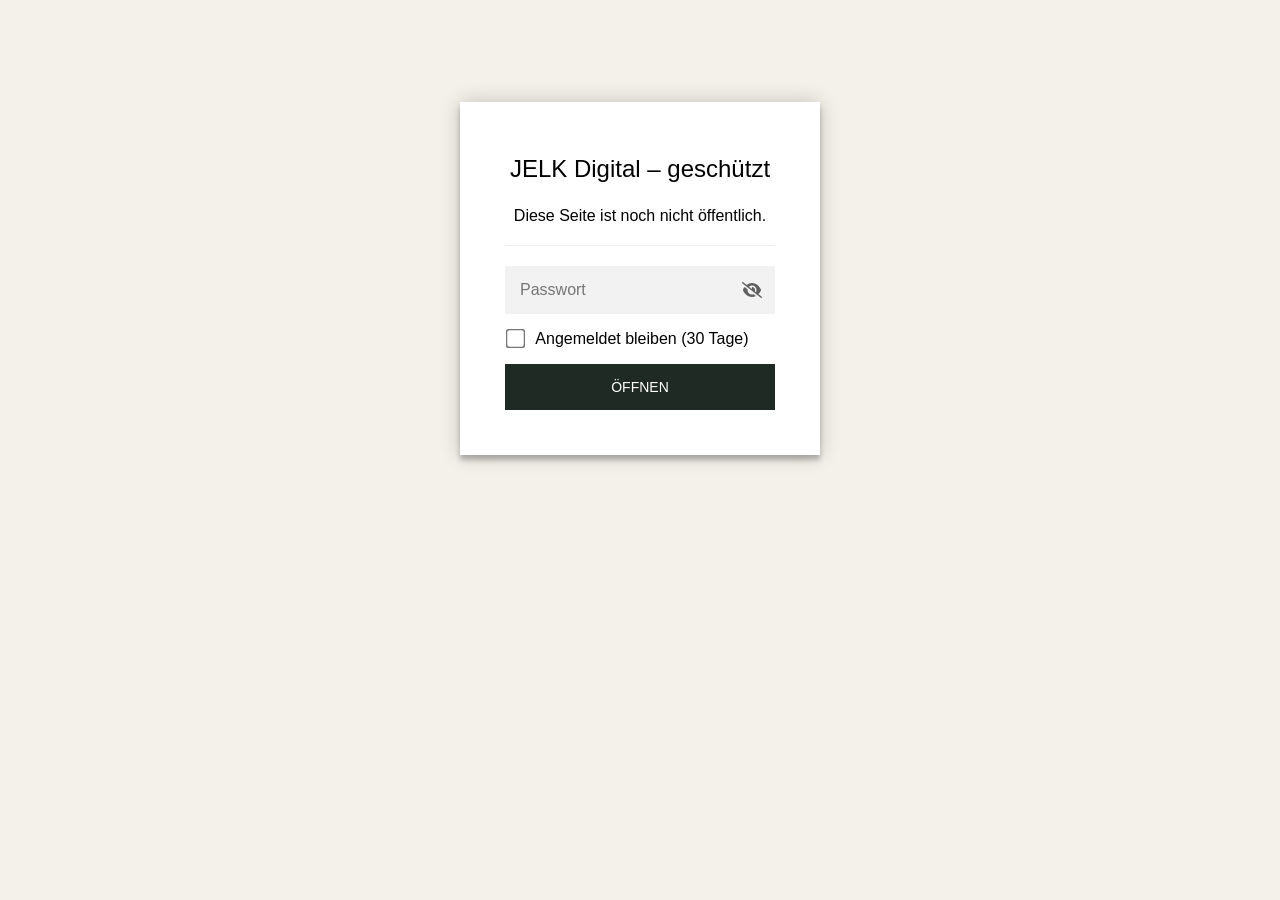
==== alt/index-espresso.html @ 757eecd0 "JELK Digital Website (verschlüsselt mit StatiCrypt) Historie neu begonnen, damit keine unverschlüsse" ====
<!DOCTYPE html>
<html class="staticrypt-html">
    <head>
        <meta charset="utf-8" />
        <title>JELK Digital – geschützt</title>
        <meta name="viewport" content="width=device-width, initial-scale=1" />

        <!-- do not cache this page -->
        <meta http-equiv="cache-control" content="max-age=0" />
        <meta http-equiv="cache-control" content="no-cache" />
        <meta http-equiv="expires" content="0" />
        <meta http-equiv="expires" content="Tue, 01 Jan 1980 1:00:00 GMT" />
        <meta http-equiv="pragma" content="no-cache" />

        <style>
            .staticrypt-hr {
                margin-top: 20px;
                margin-bottom: 20px;
                border: 0;
                border-top: 1px solid #eee;
            }

            .staticrypt-page {
                width: 360px;
                padding: 8% 0 0;
                margin: auto;
                box-sizing: border-box;
            }

            .staticrypt-form {
                position: relative;
                z-index: 1;
                background: #ffffff;
                max-width: 360px;
                margin: 0 auto 100px;
                padding: 45px;
                text-align: center;
                box-shadow: 0 0 20px 0 rgba(0, 0, 0, 0.2), 0 5px 5px 0 rgba(0, 0, 0, 0.24);
            }

            .staticrypt-form input[type="password"],
            input[type="text"] {
                background: inherit;
                border: 0;
                box-sizing: border-box; /* This ensures padding is included in the total width */
                font-size: 14px;
                outline: 0;
                padding: 15px 30px 15px 15px; /* Adjust the padding to ensure there is space for the icon */
                width: 100%;
            }

            .staticrypt-password-container {
                position: relative;
                outline: 0;
                background: #f2f2f2;
                width: 100%;
                border: 0;
                margin: 0 0 15px;
                box-sizing: border-box;
            }

            .staticrypt-toggle-password-visibility {
                cursor: pointer;
                height: 20px;
                opacity: 60%;
                padding: 13px;
                position: absolute;
                right: 0;
                top: 50%;
                transform: translateY(-50%);
                width: 20px;
            }

            .staticrypt-form .staticrypt-decrypt-button {
                text-transform: uppercase;
                outline: 0;
                background: #1f2a24;
                width: 100%;
                border: 0;
                padding: 15px;
                color: #ffffff;
                font-size: 14px;
                cursor: pointer;
            }

            .staticrypt-form .staticrypt-decrypt-button:hover,
            .staticrypt-form .staticrypt-decrypt-button:active,
            .staticrypt-form .staticrypt-decrypt-button:focus {
                background: #1f2a24;
                filter: brightness(92%);
            }

            .staticrypt-html {
                height: 100%;
            }

            .staticrypt-body {
                height: 100%;
                margin: 0;
            }

            .staticrypt-content {
                height: 100%;
                margin-bottom: 1em;
                background: #f4f1ea;
                font-family: "Arial", sans-serif;
                -webkit-font-smoothing: antialiased;
                -moz-osx-font-smoothing: grayscale;
            }

            .staticrypt-instructions {
                margin-top: -1em;
                margin-bottom: 1em;
            }

            .staticrypt-title {
                font-size: 1.5em;
            }

            label.staticrypt-remember {
                display: flex;
                align-items: center;
                margin-bottom: 1em;
            }

            .staticrypt-remember input[type="checkbox"] {
                transform: scale(1.5);
                margin-right: 1em;
            }

            .hidden {
                display: none !important;
            }

            .staticrypt-spinner-container {
                height: 100%;
                display: flex;
                align-items: center;
                justify-content: center;
            }

            .staticrypt-spinner {
                display: inline-block;
                width: 2rem;
                height: 2rem;
                vertical-align: text-bottom;
                border: 0.25em solid gray;
                border-right-color: transparent;
                border-radius: 50%;
                -webkit-animation: spinner-border 0.75s linear infinite;
                animation: spinner-border 0.75s linear infinite;
                animation-duration: 0.75s;
                animation-timing-function: linear;
                animation-delay: 0s;
                animation-iteration-count: infinite;
                animation-direction: normal;
                animation-fill-mode: none;
                animation-play-state: running;
                animation-name: spinner-border;
            }

            @keyframes spinner-border {
                100% {
                    transform: rotate(360deg);
                }
            }

            @media screen and (-webkit-min-device-pixel-ratio: 0) {
                .staticrypt-form input[type="password"],
                input[type="text"] {
                    font-size: 16px;
                }
            }
        </style>
    </head>

    <body class="staticrypt-body">
        <div id="staticrypt_loading" class="staticrypt-spinner-container">
            <div class="staticrypt-spinner"></div>
        </div>

        <div id="staticrypt_content" class="staticrypt-content hidden">
            <div class="staticrypt-page">
                <div class="staticrypt-form">
                    <div class="staticrypt-instructions">
                        <p class="staticrypt-title">JELK Digital – geschützt</p>
                        <p>Diese Seite ist noch nicht öffentlich.</p>
                    </div>

                    <hr class="staticrypt-hr" />

                    <form id="staticrypt-form" action="#" method="post">
                        <div class="staticrypt-password-container">
                            <input
                                id="staticrypt-password"
                                type="password"
                                name="password"
                                placeholder="Passwort"
                                autofocus
                            />

                            <img
                                class="staticrypt-toggle-password-visibility"
                                alt="Passwort zeigen"
                                title="Passwort zeigen"
                                src="[data-uri]"
                            />
                        </div>

                        <label id="staticrypt-remember-label" class="staticrypt-remember hidden">
                            <input id="staticrypt-remember" type="checkbox" name="remember" />
                            Angemeldet bleiben (30 Tage)
                        </label>

                        <input type="submit" class="staticrypt-decrypt-button" value="Öffnen" />
                    </form>
                </div>
            </div>
        </div>

        <script>
            // these variables will be filled when generating the file - the template format is 'variable_name'
            const staticryptInitiator = ((function(){
  const exports = {};
  const cryptoEngine = ((function(){
  const exports = {};
  const { subtle } = crypto;

const IV_BITS = 16 * 8;
const HEX_BITS = 4;
const ENCRYPTION_ALGO = "AES-CBC";

/**
 * Translates between utf8 encoded hexadecimal strings
 * and Uint8Array bytes.
 */
const HexEncoder = {
    /**
     * hex string -> bytes
     * @param {string} hexString
     * @returns {Uint8Array}
     */
    parse: function (hexString) {
        if (hexString.length % 2 !== 0) throw "Invalid hexString";
        const arrayBuffer = new Uint8Array(hexString.length / 2);

        for (let i = 0; i < hexString.length; i += 2) {
            const byteValue = parseInt(hexString.substring(i, i + 2), 16);
            if (isNaN(byteValue)) {
                throw "Invalid hexString";
            }
            arrayBuffer[i / 2] = byteValue;
        }
        return arrayBuffer;
    },

    /**
     * bytes -> hex string
     * @param {Uint8Array} bytes
     * @returns {string}
     */
    stringify: function (bytes) {
        const hexBytes = [];

        for (let i = 0; i < bytes.length; ++i) {
            let byteString = bytes[i].toString(16);
            if (byteString.length < 2) {
                byteString = "0" + byteString;
            }
            hexBytes.push(byteString);
        }
        return hexBytes.join("");
    },
};

/**
 * Translates between utf8 strings and Uint8Array bytes.
 */
const UTF8Encoder = {
    parse: function (str) {
        return new TextEncoder().encode(str);
    },

    stringify: function (bytes) {
        return new TextDecoder().decode(bytes);
    },
};

/**
 * Salt and encrypt a msg with a password.
 */
async function encrypt(msg, hashedPassword) {
    // Must be 16 bytes, unpredictable, and preferably cryptographically random. However, it need not be secret.
    // https://developer.mozilla.org/en-US/docs/Web/API/SubtleCrypto/encrypt#parameters
    const iv = crypto.getRandomValues(new Uint8Array(IV_BITS / 8));

    const key = await subtle.importKey("raw", HexEncoder.parse(hashedPassword), ENCRYPTION_ALGO, false, ["encrypt"]);

    const encrypted = await subtle.encrypt(
        {
            name: ENCRYPTION_ALGO,
            iv: iv,
        },
        key,
        UTF8Encoder.parse(msg)
    );

    // iv will be 32 hex characters, we prepend it to the ciphertext for use in decryption
    return HexEncoder.stringify(iv) + HexEncoder.stringify(new Uint8Array(encrypted));
}
exports.encrypt = encrypt;

/**
 * Decrypt a salted msg using a password.
 *
 * @param {string} encryptedMsg
 * @param {string} hashedPassword
 * @returns {Promise<string>}
 */
async function decrypt(encryptedMsg, hashedPassword) {
    const ivLength = IV_BITS / HEX_BITS;
    const iv = HexEncoder.parse(encryptedMsg.substring(0, ivLength));
    const encrypted = encryptedMsg.substring(ivLength);

    const key = await subtle.importKey("raw", HexEncoder.parse(hashedPassword), ENCRYPTION_ALGO, false, ["decrypt"]);

    const outBuffer = await subtle.decrypt(
        {
            name: ENCRYPTION_ALGO,
            iv: iv,
        },
        key,
        HexEncoder.parse(encrypted)
    );

    return UTF8Encoder.stringify(new Uint8Array(outBuffer));
}
exports.decrypt = decrypt;

/**
 * Salt and hash the password so it can be stored in localStorage without opening a password reuse vulnerability.
 *
 * @param {string} password
 * @param {string} salt
 * @returns {Promise<string>}
 */
async function hashPassword(password, salt) {
    // we hash the password in multiple steps, each adding more iterations. This is because we used to allow less
    // iterations, so for backward compatibility reasons, we need to support going from that to more iterations.
    let hashedPassword = await hashLegacyRound(password, salt);

    hashedPassword = await hashSecondRound(hashedPassword, salt);

    return hashThirdRound(hashedPassword, salt);
}
exports.hashPassword = hashPassword;

/**
 * This hashes the password with 1k iterations. This is a low number, we need this function to support backwards
 * compatibility.
 *
 * @param {string} password
 * @param {string} salt
 * @returns {Promise<string>}
 */
function hashLegacyRound(password, salt) {
    return pbkdf2(password, salt, 1000, "SHA-1");
}
exports.hashLegacyRound = hashLegacyRound;

/**
 * Add a second round of iterations. This is because we used to use 1k, so for backwards compatibility with
 * remember-me/autodecrypt links, we need to support going from that to more iterations.
 *
 * @param hashedPassword
 * @param salt
 * @returns {Promise<string>}
 */
function hashSecondRound(hashedPassword, salt) {
    return pbkdf2(hashedPassword, salt, 14000, "SHA-256");
}
exports.hashSecondRound = hashSecondRound;

/**
 * Add a third round of iterations to bring total number to 600k. This is because we used to use 1k, then 15k, so for
 * backwards compatibility with remember-me/autodecrypt links, we need to support going from that to more iterations.
 *
 * @param hashedPassword
 * @param salt
 * @returns {Promise<string>}
 */
function hashThirdRound(hashedPassword, salt) {
    return pbkdf2(hashedPassword, salt, 585000, "SHA-256");
}
exports.hashThirdRound = hashThirdRound;

/**
 * Salt and hash the password so it can be stored in localStorage without opening a password reuse vulnerability.
 *
 * @param {string} password
 * @param {string} salt
 * @param {int} iterations
 * @param {string} hashAlgorithm
 * @returns {Promise<string>}
 */
async function pbkdf2(password, salt, iterations, hashAlgorithm) {
    const key = await subtle.importKey("raw", UTF8Encoder.parse(password), "PBKDF2", false, ["deriveBits"]);

    const keyBytes = await subtle.deriveBits(
        {
            name: "PBKDF2",
            hash: hashAlgorithm,
            iterations,
            salt: UTF8Encoder.parse(salt),
        },
        key,
        256
    );

    return HexEncoder.stringify(new Uint8Array(keyBytes));
}

function generateRandomSalt() {
    const bytes = crypto.getRandomValues(new Uint8Array(128 / 8));

    return HexEncoder.stringify(new Uint8Array(bytes));
}
exports.generateRandomSalt = generateRandomSalt;

async function signMessage(hashedPassword, message) {
    const key = await subtle.importKey(
        "raw",
        HexEncoder.parse(hashedPassword),
        {
            name: "HMAC",
            hash: "SHA-256",
        },
        false,
        ["sign"]
    );
    const signature = await subtle.sign("HMAC", key, UTF8Encoder.parse(message));

    return HexEncoder.stringify(new Uint8Array(signature));
}
exports.signMessage = signMessage;

function getRandomAlphanum() {
    const possibleCharacters = "abcdefghijklmnopqrstuvwxyzABCDEFGHIJKLMNOPQRSTUVWXYZ0123456789";

    let byteArray;
    let parsedInt;

    // Keep generating new random bytes until we get a value that falls
    // within a range that can be evenly divided by possibleCharacters.length
    do {
        byteArray = crypto.getRandomValues(new Uint8Array(1));
        // extract the lowest byte to get an int from 0 to 255 (probably unnecessary, since we're only generating 1 byte)
        parsedInt = byteArray[0] & 0xff;
    } while (parsedInt >= 256 - (256 % possibleCharacters.length));

    // Take the modulo of the parsed integer to get a random number between 0 and totalLength - 1
    const randomIndex = parsedInt % possibleCharacters.length;

    return possibleCharacters[randomIndex];
}

/**
 * Generate a random string of a given length.
 *
 * @param {int} length
 * @returns {string}
 */
function generateRandomString(length) {
    let randomString = "";

    for (let i = 0; i < length; i++) {
        randomString += getRandomAlphanum();
    }

    return randomString;
}
exports.generateRandomString = generateRandomString;

  return exports;
})());
const codec = ((function(){
  const exports = {};
  /**
 * Initialize the codec with the provided cryptoEngine - this return functions to encode and decode messages.
 *
 * @param cryptoEngine - the engine to use for encryption / decryption
 */
function init(cryptoEngine) {
    const exports = {};

    /**
     * Top-level function for encoding a message.
     * Includes password hashing, encryption, and signing.
     *
     * @param {string} msg
     * @param {string} password
     * @param {string} salt
     *
     * @returns {string} The encoded text
     */
    async function encode(msg, password, salt) {
        const hashedPassword = await cryptoEngine.hashPassword(password, salt);

        const encrypted = await cryptoEngine.encrypt(msg, hashedPassword);

        // we use the hashed password in the HMAC because this is effectively what will be used a password (so we can store
        // it in localStorage safely, we don't use the clear text password)
        const hmac = await cryptoEngine.signMessage(hashedPassword, encrypted);

        return hmac + encrypted;
    }
    exports.encode = encode;

    /**
     * Encode using a password that has already been hashed. This is useful to encode multiple messages in a row, that way
     * we don't need to hash the password multiple times.
     *
     * @param {string} msg
     * @param {string} hashedPassword
     *
     * @returns {string} The encoded text
     */
    async function encodeWithHashedPassword(msg, hashedPassword) {
        const encrypted = await cryptoEngine.encrypt(msg, hashedPassword);

        // we use the hashed password in the HMAC because this is effectively what will be used a password (so we can store
        // it in localStorage safely, we don't use the clear text password)
        const hmac = await cryptoEngine.signMessage(hashedPassword, encrypted);

        return hmac + encrypted;
    }
    exports.encodeWithHashedPassword = encodeWithHashedPassword;

    /**
     * Top-level function for decoding a message.
     * Includes signature check and decryption.
     *
     * @param {string} signedMsg
     * @param {string} hashedPassword
     * @param {string} salt
     * @param {int} backwardCompatibleAttempt
     * @param {string} originalPassword
     *
     * @returns {Object} {success: true, decoded: string} | {success: false, message: string}
     */
    async function decode(signedMsg, hashedPassword, salt, backwardCompatibleAttempt = 0, originalPassword = "") {
        const encryptedHMAC = signedMsg.substring(0, 64);
        const encryptedMsg = signedMsg.substring(64);
        const decryptedHMAC = await cryptoEngine.signMessage(hashedPassword, encryptedMsg);

        if (decryptedHMAC !== encryptedHMAC) {
            // we have been raising the number of iterations in the hashing algorithm multiple times, so to support the old
            // remember-me/autodecrypt links we need to try bringing the old hashes up to speed.
            originalPassword = originalPassword || hashedPassword;
            if (backwardCompatibleAttempt === 0) {
                const updatedHashedPassword = await cryptoEngine.hashThirdRound(originalPassword, salt);

                return decode(signedMsg, updatedHashedPassword, salt, backwardCompatibleAttempt + 1, originalPassword);
            }
            if (backwardCompatibleAttempt === 1) {
                let updatedHashedPassword = await cryptoEngine.hashSecondRound(originalPassword, salt);
                updatedHashedPassword = await cryptoEngine.hashThirdRound(updatedHashedPassword, salt);

                return decode(signedMsg, updatedHashedPassword, salt, backwardCompatibleAttempt + 1, originalPassword);
            }

            return { success: false, message: "Signature mismatch" };
        }

        return {
            success: true,
            decoded: await cryptoEngine.decrypt(encryptedMsg, hashedPassword),
        };
    }
    exports.decode = decode;

    return exports;
}
exports.init = init;

  return exports;
})());
const decode = codec.init(cryptoEngine).decode;

/**
 * Initialize the staticrypt module, that exposes functions callbable by the password_template.
 *
 * @param {{
 *  staticryptEncryptedMsgUniqueVariableName: string,
 *  isRememberEnabled: boolean,
 *  rememberDurationInDays: number,
 *  staticryptSaltUniqueVariableName: string,
 * }} staticryptConfig - object of data that is stored on the password_template at encryption time.
 *
 * @param {{
 *  rememberExpirationKey: string,
 *  rememberPassphraseKey: string,
 *  replaceHtmlCallback: function,
 *  clearLocalStorageCallback: function,
 * }} templateConfig - object of data that can be configured by a custom password_template.
 */
function init(staticryptConfig, templateConfig) {
    const exports = {};

    /**
     * Decrypt our encrypted page, replace the whole HTML.
     *
     * @param {string} hashedPassword
     * @returns {Promise<boolean>}
     */
    async function decryptAndReplaceHtml(hashedPassword) {
        const { staticryptEncryptedMsgUniqueVariableName, staticryptSaltUniqueVariableName } = staticryptConfig;
        const { replaceHtmlCallback } = templateConfig;

        const result = await decode(
            staticryptEncryptedMsgUniqueVariableName,
            hashedPassword,
            staticryptSaltUniqueVariableName
        );
        if (!result.success) {
            return false;
        }
        const plainHTML = result.decoded;

        // if the user configured a callback call it, otherwise just replace the whole HTML
        if (typeof replaceHtmlCallback === "function") {
            replaceHtmlCallback(plainHTML);
        } else {
            document.write(plainHTML);
            document.close();
        }

        return true;
    }

    /**
     * Attempt to decrypt the page and replace the whole HTML.
     *
     * @param {string} password
     * @param {boolean} isRememberChecked
     *
     * @returns {Promise<{isSuccessful: boolean, hashedPassword?: string}>} - we return an object, so that if we want to
     *   expose more information in the future we can do it without breaking the password_template
     */
    async function handleDecryptionOfPage(password, isRememberChecked) {
        const { staticryptSaltUniqueVariableName } = staticryptConfig;

        // decrypt and replace the whole page
        const hashedPassword = await cryptoEngine.hashPassword(password, staticryptSaltUniqueVariableName);
        return handleDecryptionOfPageFromHash(hashedPassword, isRememberChecked);
    }
    exports.handleDecryptionOfPage = handleDecryptionOfPage;

    async function handleDecryptionOfPageFromHash(hashedPassword, isRememberChecked) {
        const { isRememberEnabled, rememberDurationInDays } = staticryptConfig;
        const { rememberExpirationKey, rememberPassphraseKey } = templateConfig;

        const isDecryptionSuccessful = await decryptAndReplaceHtml(hashedPassword);

        if (!isDecryptionSuccessful) {
            return {
                isSuccessful: false,
                hashedPassword,
            };
        }

        // remember the hashedPassword and set its expiration if necessary
        if (isRememberEnabled && isRememberChecked) {
            window.localStorage.setItem(rememberPassphraseKey, hashedPassword);

            // set the expiration if the duration isn't 0 (meaning no expiration)
            if (rememberDurationInDays > 0) {
                window.localStorage.setItem(
                    rememberExpirationKey,
                    (new Date().getTime() + rememberDurationInDays * 24 * 60 * 60 * 1000).toString()
                );
            }
        }

        return {
            isSuccessful: true,
            hashedPassword,
        };
    }
    exports.handleDecryptionOfPageFromHash = handleDecryptionOfPageFromHash;

    /**
     * Clear localstorage from staticrypt related values
     */
    function clearLocalStorage() {
        const { clearLocalStorageCallback, rememberExpirationKey, rememberPassphraseKey } = templateConfig;

        if (typeof clearLocalStorageCallback === "function") {
            clearLocalStorageCallback();
        } else {
            localStorage.removeItem(rememberPassphraseKey);
            localStorage.removeItem(rememberExpirationKey);
        }
    }

    async function handleDecryptOnLoad() {
        let isSuccessful = await decryptOnLoadFromUrl();

        if (!isSuccessful) {
            isSuccessful = await decryptOnLoadFromRememberMe();
        }

        return { isSuccessful };
    }
    exports.handleDecryptOnLoad = handleDecryptOnLoad;

    /**
     * Clear storage if we are logging out
     *
     * @returns {boolean} - whether we logged out
     */
    function logoutIfNeeded() {
        const logoutKey = "staticrypt_logout";

        // handle logout through query param
        const queryParams = new URLSearchParams(window.location.search);
        if (queryParams.has(logoutKey)) {
            clearLocalStorage();
            return true;
        }

        // handle logout through URL fragment
        const hash = window.location.hash.substring(1);
        if (hash.includes(logoutKey)) {
            clearLocalStorage();
            return true;
        }

        return false;
    }

    /**
     * To be called on load: check if we want to try to decrypt and replace the HTML with the decrypted content, and
     * try to do it if needed.
     *
     * @returns {Promise<boolean>} true if we derypted and replaced the whole page, false otherwise
     */
    async function decryptOnLoadFromRememberMe() {
        const { rememberDurationInDays } = staticryptConfig;
        const { rememberExpirationKey, rememberPassphraseKey } = templateConfig;

        // if we are login out, terminate
        if (logoutIfNeeded()) {
            return false;
        }

        // if there is expiration configured, check if we're not beyond the expiration
        if (rememberDurationInDays && rememberDurationInDays > 0) {
            const expiration = localStorage.getItem(rememberExpirationKey),
                isExpired = expiration && new Date().getTime() > parseInt(expiration);

            if (isExpired) {
                clearLocalStorage();
                return false;
            }
        }

        const hashedPassword = localStorage.getItem(rememberPassphraseKey);

        if (hashedPassword) {
            // try to decrypt
            const isDecryptionSuccessful = await decryptAndReplaceHtml(hashedPassword);

            // if the decryption is unsuccessful the password might be wrong - silently clear the saved data and let
            // the user fill the password form again
            if (!isDecryptionSuccessful) {
                clearLocalStorage();
                return false;
            }

            return true;
        }

        return false;
    }

    async function decryptOnLoadFromUrl() {
        const passwordKey = "staticrypt_pwd";
        const rememberMeKey = "remember_me";

        // try to get the password from the query param (for backward compatibility - we now want to avoid this method,
        // since it sends the hashed password to the server which isn't needed)
        const queryParams = new URLSearchParams(window.location.search);
        const hashedPasswordQuery = queryParams.get(passwordKey);
        const rememberMeQuery = queryParams.get(rememberMeKey);

        const urlFragment = window.location.hash.substring(1);
        // get the password from the url fragment
        const hashedPasswordRegexMatch = urlFragment.match(new RegExp(passwordKey + "=([^&]*)"));
        const hashedPasswordFragment = hashedPasswordRegexMatch ? hashedPasswordRegexMatch[1] : null;
        const rememberMeFragment = urlFragment.includes(rememberMeKey);

        const hashedPassword = hashedPasswordFragment || hashedPasswordQuery;
        const rememberMe = rememberMeFragment || rememberMeQuery;

        if (hashedPassword) {
            return handleDecryptionOfPageFromHash(hashedPassword, rememberMe);
        }

        return false;
    }

    return exports;
}
exports.init = init;

  return exports;
})());
            const templateError = "Falsches Passwort",
                templateToggleAltShow = "Passwort zeigen",
                templateToggleAltHide = "Passwort verbergen",
                isRememberEnabled = true,
                staticryptConfig = {"staticryptEncryptedMsgUniqueVariableName":"[base64]","isRememberEnabled":true,"rememberDurationInDays":30,"staticryptSaltUniqueVariableName":"0b0de9d51724a55c0fef4140e60c7371"};

            // you can edit these values to customize some of the behavior of StatiCrypt
            const templateConfig = {
                rememberExpirationKey: "staticrypt_expiration",
                rememberPassphraseKey: "staticrypt_passphrase",
                replaceHtmlCallback: null,
                clearLocalStorageCallback: null,
            };

            // init the staticrypt engine
            const staticrypt = staticryptInitiator.init(staticryptConfig, templateConfig);

            // try to automatically decrypt on load if there is a saved password
            window.onload = async function () {
                const { isSuccessful } = await staticrypt.handleDecryptOnLoad();

                // if we didn't decrypt anything on load, show the password prompt. Otherwise the content has already been
                // replaced, no need to do anything
                if (!isSuccessful) {
                    // hide loading screen
                    document.getElementById("staticrypt_loading").classList.add("hidden");
                    document.getElementById("staticrypt_content").classList.remove("hidden");
                    document.getElementById("staticrypt-password").focus();

                    // show the remember me checkbox
                    if (isRememberEnabled) {
                        document.getElementById("staticrypt-remember-label").classList.remove("hidden");
                    }
                }
            };

            // toggle password visibility
            const toggleIcon = document.querySelector(".staticrypt-toggle-password-visibility");
            // these two icons are coming from FontAwesome
            const imgSrcEyeClosed =
                "[data-uri]";
            const imgSrcEyeOpened =
                "[data-uri]";
            toggleIcon.addEventListener("click", function () {
                const passwordInput = document.getElementById("staticrypt-password");
                if (passwordInput.type === "password") {
                    passwordInput.type = "text";
                    toggleIcon.src = imgSrcEyeOpened;
                    toggleIcon.alt = templateToggleAltHide;
                    toggleIcon.title = templateToggleAltHide;
                } else {
                    passwordInput.type = "password";
                    toggleIcon.src = imgSrcEyeClosed;
                    toggleIcon.alt = templateToggleAltShow;
                    toggleIcon.title = templateToggleAltShow;
                }
            });

            // handle password form submission
            document.getElementById("staticrypt-form").addEventListener("submit", async function (e) {
                e.preventDefault();

                const password = document.getElementById("staticrypt-password").value,
                    isRememberChecked = document.getElementById("staticrypt-remember").checked;

                const { isSuccessful } = await staticrypt.handleDecryptionOfPage(password, isRememberChecked);

                if (!isSuccessful) {
                    alert(templateError);
                }
            });
        </script>
    </body>
</html>
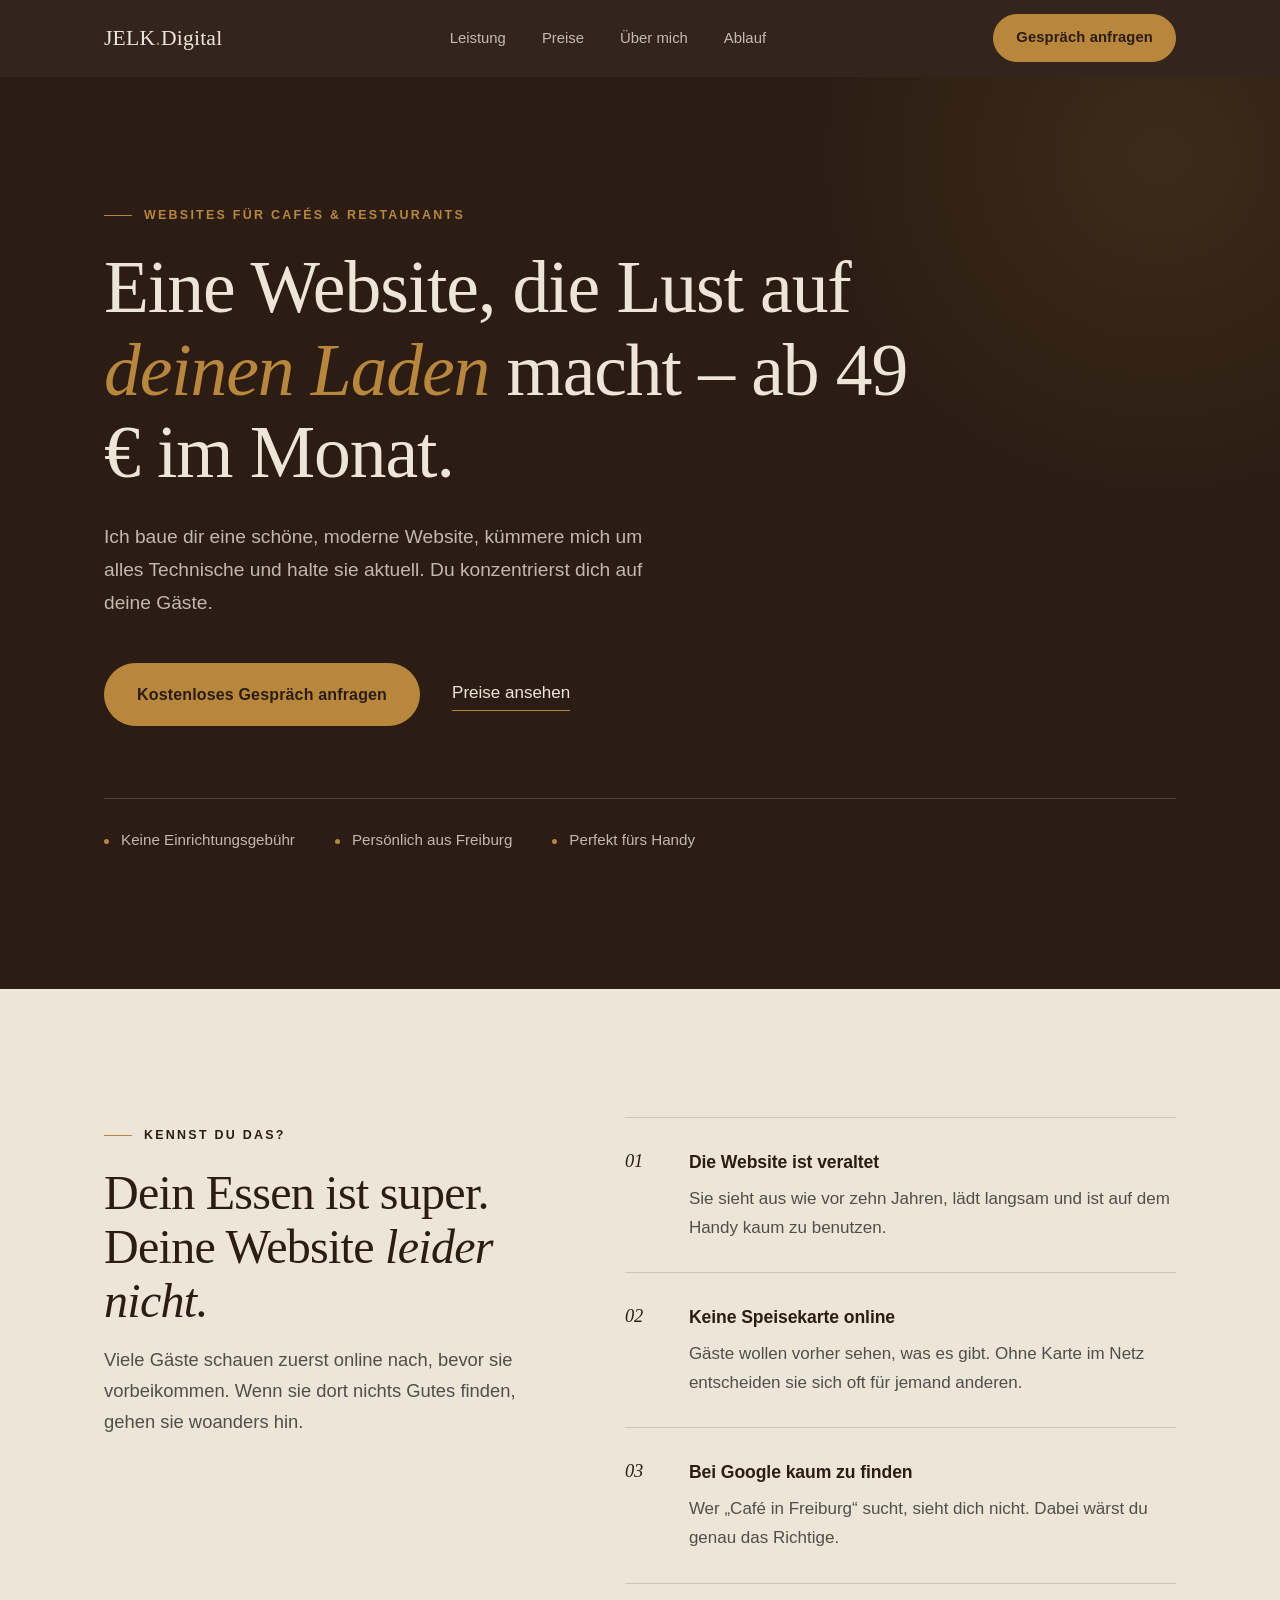
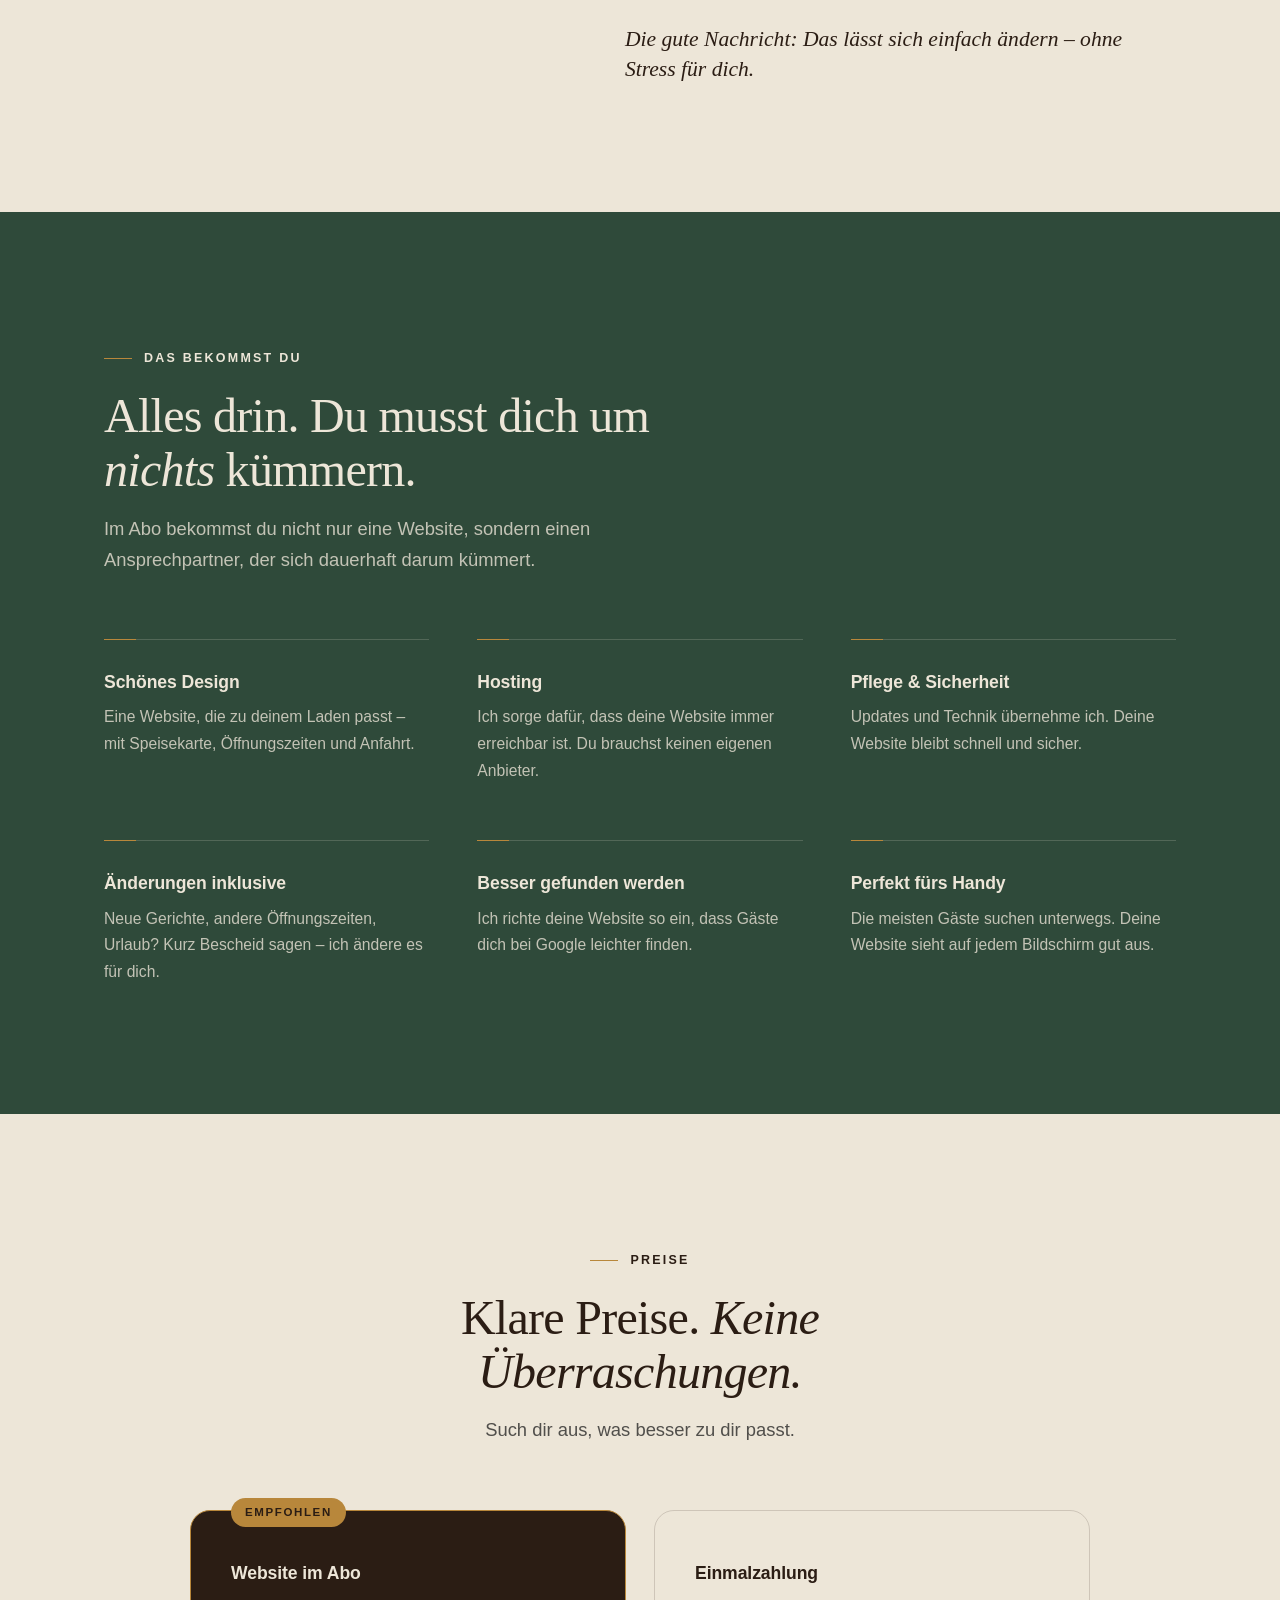
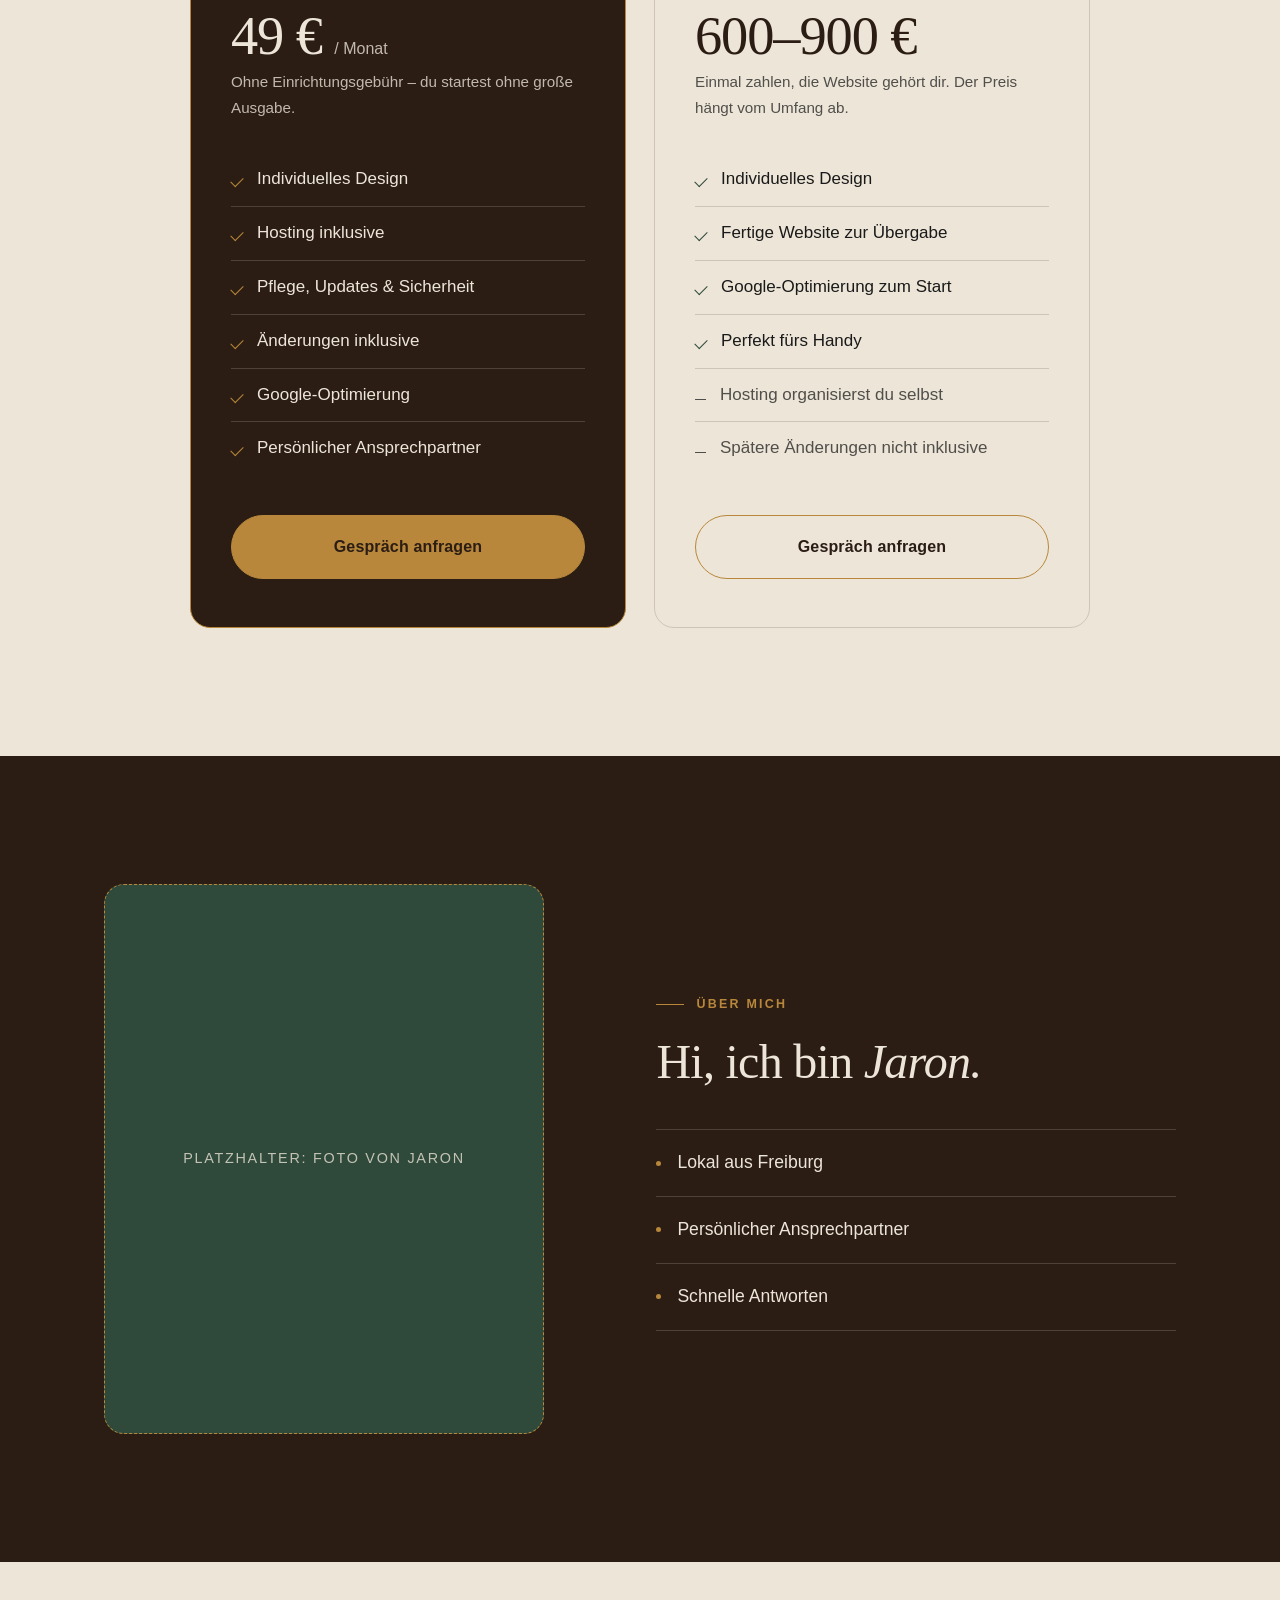
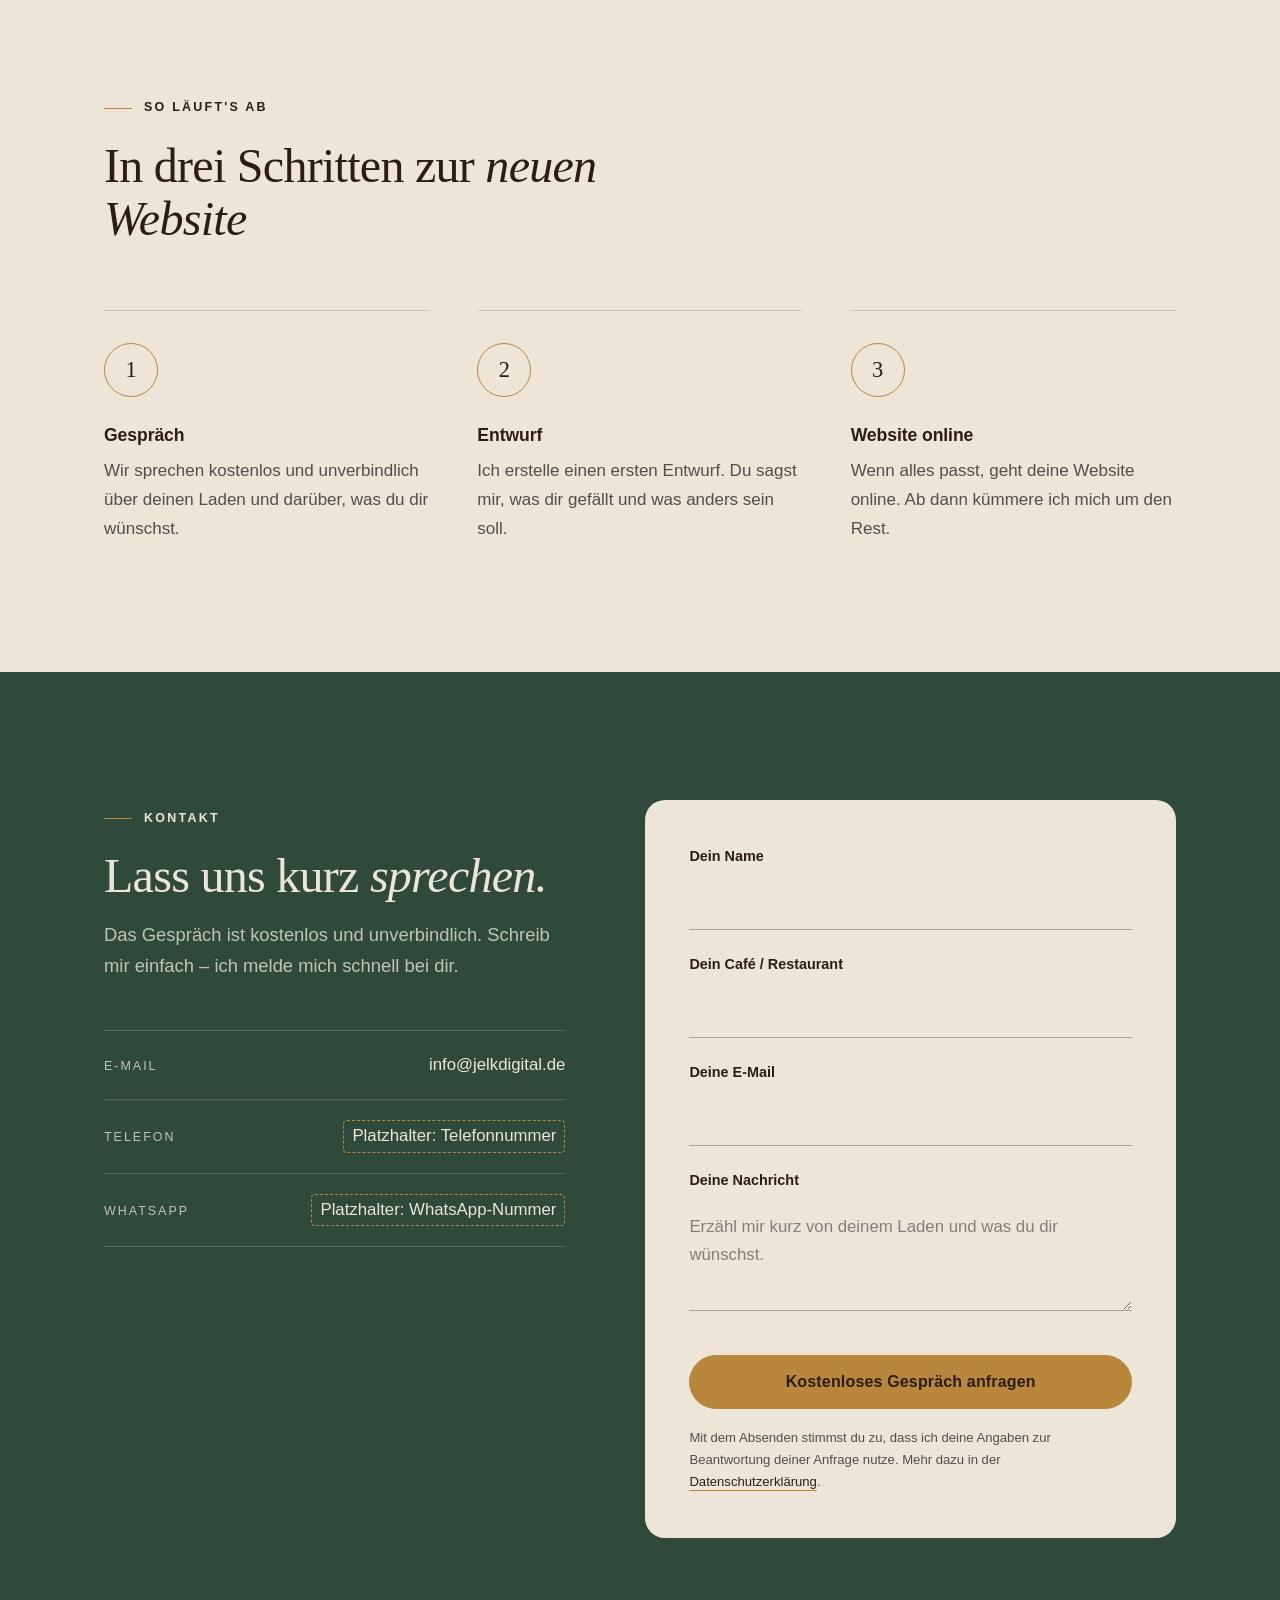
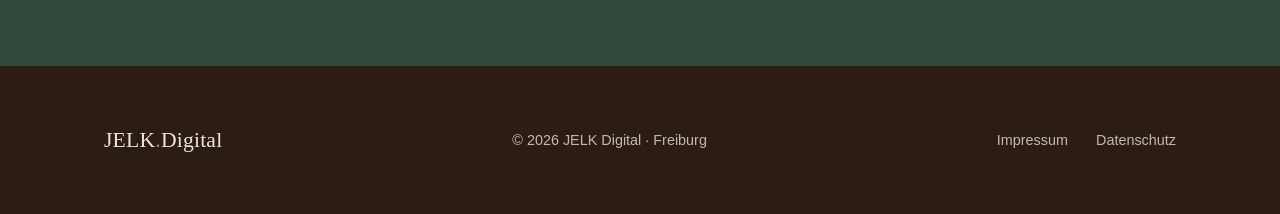
==== commit 87e96634: "Passwortschutz vollständig entfernt, Impressum und Datenschutz ausgefüllt - StatiCrypt, robots.txt u" ====
--- a/alt/index-espresso.html
+++ b/alt/index-espresso.html
@@ -1,892 +1,636 @@
 <!DOCTYPE html>
-<html class="staticrypt-html">
-    <head>
-        <meta charset="utf-8" />
-        <title>JELK Digital – geschützt</title>
-        <meta name="viewport" content="width=device-width, initial-scale=1" />
-
-        <!-- do not cache this page -->
-        <meta http-equiv="cache-control" content="max-age=0" />
-        <meta http-equiv="cache-control" content="no-cache" />
-        <meta http-equiv="expires" content="0" />
-        <meta http-equiv="expires" content="Tue, 01 Jan 1980 1:00:00 GMT" />
-        <meta http-equiv="pragma" content="no-cache" />
-
-        <style>
-            .staticrypt-hr {
-                margin-top: 20px;
-                margin-bottom: 20px;
-                border: 0;
-                border-top: 1px solid #eee;
-            }
-
-            .staticrypt-page {
-                width: 360px;
-                padding: 8% 0 0;
-                margin: auto;
-                box-sizing: border-box;
-            }
-
-            .staticrypt-form {
-                position: relative;
-                z-index: 1;
-                background: #ffffff;
-                max-width: 360px;
-                margin: 0 auto 100px;
-                padding: 45px;
-                text-align: center;
-                box-shadow: 0 0 20px 0 rgba(0, 0, 0, 0.2), 0 5px 5px 0 rgba(0, 0, 0, 0.24);
-            }
-
-            .staticrypt-form input[type="password"],
-            input[type="text"] {
-                background: inherit;
-                border: 0;
-                box-sizing: border-box; /* This ensures padding is included in the total width */
-                font-size: 14px;
-                outline: 0;
-                padding: 15px 30px 15px 15px; /* Adjust the padding to ensure there is space for the icon */
-                width: 100%;
-            }
-
-            .staticrypt-password-container {
-                position: relative;
-                outline: 0;
-                background: #f2f2f2;
-                width: 100%;
-                border: 0;
-                margin: 0 0 15px;
-                box-sizing: border-box;
-            }
-
-            .staticrypt-toggle-password-visibility {
-                cursor: pointer;
-                height: 20px;
-                opacity: 60%;
-                padding: 13px;
-                position: absolute;
-                right: 0;
-                top: 50%;
-                transform: translateY(-50%);
-                width: 20px;
-            }
-
-            .staticrypt-form .staticrypt-decrypt-button {
-                text-transform: uppercase;
-                outline: 0;
-                background: #1f2a24;
-                width: 100%;
-                border: 0;
-                padding: 15px;
-                color: #ffffff;
-                font-size: 14px;
-                cursor: pointer;
-            }
-
-            .staticrypt-form .staticrypt-decrypt-button:hover,
-            .staticrypt-form .staticrypt-decrypt-button:active,
-            .staticrypt-form .staticrypt-decrypt-button:focus {
-                background: #1f2a24;
-                filter: brightness(92%);
-            }
-
-            .staticrypt-html {
-                height: 100%;
-            }
-
-            .staticrypt-body {
-                height: 100%;
-                margin: 0;
-            }
-
-            .staticrypt-content {
-                height: 100%;
-                margin-bottom: 1em;
-                background: #f4f1ea;
-                font-family: "Arial", sans-serif;
-                -webkit-font-smoothing: antialiased;
-                -moz-osx-font-smoothing: grayscale;
-            }
-
-            .staticrypt-instructions {
-                margin-top: -1em;
-                margin-bottom: 1em;
-            }
-
-            .staticrypt-title {
-                font-size: 1.5em;
-            }
-
-            label.staticrypt-remember {
-                display: flex;
-                align-items: center;
-                margin-bottom: 1em;
-            }
-
-            .staticrypt-remember input[type="checkbox"] {
-                transform: scale(1.5);
-                margin-right: 1em;
-            }
-
-            .hidden {
-                display: none !important;
-            }
-
-            .staticrypt-spinner-container {
-                height: 100%;
-                display: flex;
-                align-items: center;
-                justify-content: center;
-            }
-
-            .staticrypt-spinner {
-                display: inline-block;
-                width: 2rem;
-                height: 2rem;
-                vertical-align: text-bottom;
-                border: 0.25em solid gray;
-                border-right-color: transparent;
-                border-radius: 50%;
-                -webkit-animation: spinner-border 0.75s linear infinite;
-                animation: spinner-border 0.75s linear infinite;
-                animation-duration: 0.75s;
-                animation-timing-function: linear;
-                animation-delay: 0s;
-                animation-iteration-count: infinite;
-                animation-direction: normal;
-                animation-fill-mode: none;
-                animation-play-state: running;
-                animation-name: spinner-border;
-            }
-
-            @keyframes spinner-border {
-                100% {
-                    transform: rotate(360deg);
-                }
-            }
-
-            @media screen and (-webkit-min-device-pixel-ratio: 0) {
-                .staticrypt-form input[type="password"],
-                input[type="text"] {
-                    font-size: 16px;
-                }
-            }
-        </style>
-    </head>
-
-    <body class="staticrypt-body">
-        <div id="staticrypt_loading" class="staticrypt-spinner-container">
-            <div class="staticrypt-spinner"></div>
-        </div>
-
-        <div id="staticrypt_content" class="staticrypt-content hidden">
-            <div class="staticrypt-page">
-                <div class="staticrypt-form">
-                    <div class="staticrypt-instructions">
-                        <p class="staticrypt-title">JELK Digital – geschützt</p>
-                        <p>Diese Seite ist noch nicht öffentlich.</p>
-                    </div>
-
-                    <hr class="staticrypt-hr" />
-
-                    <form id="staticrypt-form" action="#" method="post">
-                        <div class="staticrypt-password-container">
-                            <input
-                                id="staticrypt-password"
-                                type="password"
-                                name="password"
-                                placeholder="Passwort"
-                                autofocus
-                            />
-
-                            <img
-                                class="staticrypt-toggle-password-visibility"
-                                alt="Passwort zeigen"
-                                title="Passwort zeigen"
-                                src="[data-uri]"
-                            />
-                        </div>
-
-                        <label id="staticrypt-remember-label" class="staticrypt-remember hidden">
-                            <input id="staticrypt-remember" type="checkbox" name="remember" />
-                            Angemeldet bleiben (30 Tage)
-                        </label>
-
-                        <input type="submit" class="staticrypt-decrypt-button" value="Öffnen" />
-                    </form>
-                </div>
+<html lang="de">
+<head>
+<meta charset="UTF-8">
+<meta name="viewport" content="width=device-width, initial-scale=1.0">
+<title>JELK Digital – Websites für Cafés und Restaurants in Freiburg</title>
+<meta name="description" content="Moderne Websites für Cafés und Restaurants aus Freiburg. Im Abo ab 49 € im Monat – ohne Einrichtungsgebühr. Jetzt kostenloses Gespräch anfragen.">
+<style>
+  :root {
+    /* Palette – nur diese Farben verwenden */
+    --espresso: #2B1D14;
+    --wald: #2F4A3A;
+    --messing: #B8873B;
+    --creme: #EDE6D8;
+    --text: #1A1A1A;
+
+    /* Abgeleitet (gleiche Farben, nur transparent) */
+    --text-leise: rgba(26, 26, 26, 0.74);
+    --creme-leise: rgba(237, 230, 216, 0.78);
+    --linie-hell: rgba(43, 29, 20, 0.16);
+    --linie-dunkel: rgba(237, 230, 216, 0.18);
+
+    --serif: "Iowan Old Style", "Palatino Linotype", Palatino, "Book Antiqua", Georgia, serif;
+    --sans: -apple-system, BlinkMacSystemFont, "Segoe UI", Roboto, "Helvetica Neue", Arial, sans-serif;
+  }
+
+  * { box-sizing: border-box; margin: 0; padding: 0; }
+  html { scroll-behavior: smooth; }
+  body {
+    font-family: var(--sans);
+    font-size: 1.0625rem;
+    line-height: 1.7;
+    color: var(--text);
+    background: var(--creme);
+    -webkit-font-smoothing: antialiased;
+  }
+  img { max-width: 100%; display: block; }
+
+  h1, h2 { font-family: var(--serif); font-weight: 400; color: var(--espresso); line-height: 1.12; letter-spacing: -0.015em; }
+  h1 { font-size: clamp(2.5rem, 7vw, 4.6rem); }
+  h2 { font-size: clamp(2rem, 4.8vw, 3rem); margin-bottom: 1rem; }
+  h3 { font-family: var(--sans); font-size: 1.1rem; font-weight: 600; color: var(--espresso); margin-bottom: 0.4rem; letter-spacing: -0.005em; }
+  h1 em, h2 em { font-style: italic; }
+
+  .container { width: 100%; max-width: 1120px; margin: 0 auto; padding: 0 24px; }
+  section { padding: 128px 0; }
+  .einleitung { max-width: 600px; margin-bottom: 64px; }
+  .einleitung p { color: var(--text-leise); font-size: 1.15rem; }
+  .zentriert { text-align: center; margin-left: auto; margin-right: auto; }
+
+  .kicker {
+    display: inline-flex; align-items: center; gap: 12px;
+    font-size: 0.78rem; font-weight: 600; letter-spacing: 0.18em; text-transform: uppercase;
+    color: var(--espresso); margin-bottom: 20px;
+  }
+  .kicker::before { content: ""; width: 28px; height: 1px; background: var(--messing); }
+
+  /* Links: auf hellem Grund dunkel mit Messing-Unterstrich (Messing als Text ist auf Creme zu kontrastarm) */
+  a { color: var(--espresso); text-decoration-color: var(--messing); text-underline-offset: 4px; text-decoration-thickness: 1px; }
+
+  /* Dunkle Abschnitte */
+  .dunkel, .gruen { color: var(--creme); }
+  .dunkel { background: var(--espresso); }
+  .gruen { background: var(--wald); }
+  .dunkel h1, .dunkel h2, .dunkel h3, .gruen h1, .gruen h2, .gruen h3 { color: var(--creme); }
+  .dunkel .einleitung p, .gruen .einleitung p { color: var(--creme-leise); }
+  .dunkel a:not(.btn), .gruen a:not(.btn) { color: var(--creme); }
+  .dunkel .kicker { color: var(--messing); }
+  .gruen .kicker { color: var(--creme); }
+
+  /* Buttons – Messing mit dunklem Text (Kontrast ca. 5:1) */
+  .btn {
+    display: inline-block; text-decoration: none; font-weight: 600; font-size: 1rem; letter-spacing: 0.01em;
+    padding: 17px 32px; border-radius: 999px; border: 1px solid var(--messing);
+    background: var(--messing); color: var(--espresso); cursor: pointer; font-family: inherit;
+    transition: filter 0.25s, transform 0.25s, background 0.25s, color 0.25s;
+  }
+  .btn:hover { filter: brightness(1.12); transform: translateY(-1px); }
+  .btn:focus-visible, a:focus-visible, input:focus-visible, textarea:focus-visible { outline: 2px solid var(--messing); outline-offset: 4px; }
+  .btn-hell { background: transparent; color: var(--espresso); }
+  .btn-hell:hover { background: var(--messing); filter: none; }
+  .btn-klein { padding: 10px 22px; font-size: 0.92rem; }
+
+  .textlink { font-weight: 500; text-decoration: none; border-bottom: 1px solid var(--messing); padding-bottom: 2px; transition: border-color 0.2s; }
+  .textlink:hover { border-color: var(--creme); }
+
+  /* Häkchen und Striche als reine CSS-Formen */
+  .haken { list-style: none; }
+  .haken li { display: flex; gap: 14px; align-items: baseline; }
+  .haken li::before {
+    content: ""; flex-shrink: 0; width: 11px; height: 6px; margin-bottom: 3px;
+    border-left: 1.5px solid currentColor; border-bottom: 1.5px solid currentColor;
+    transform: rotate(-45deg); color: var(--messing);
+  }
+  .haken li.nein { color: var(--text-leise); }
+  .haken li.nein::before { height: 0; border-left: none; transform: none; color: var(--text-leise); }
+
+  /* Header */
+  header {
+    position: sticky; top: 0; z-index: 50;
+    background: rgba(43, 29, 20, 0.96); backdrop-filter: blur(10px);
+    border-bottom: 1px solid transparent; transition: border-color 0.25s;
+  }
+  header.gescrollt { border-bottom-color: var(--linie-dunkel); }
+  .nav { display: flex; align-items: center; justify-content: space-between; height: 76px; gap: 16px; }
+  .logo { font-family: var(--serif); font-size: 1.35rem; color: var(--creme); text-decoration: none; letter-spacing: 0.01em; }
+  .logo span { color: var(--messing); }
+  .nav-links { display: flex; gap: 36px; list-style: none; }
+  .nav-links a { color: var(--creme-leise); text-decoration: none; font-size: 0.93rem; transition: color 0.2s; }
+  .nav-links a:hover { color: var(--creme); }
+
+  /* Hero */
+  .hero { padding: 120px 0 136px; position: relative; overflow: hidden; }
+  .hero::before {
+    content: ""; position: absolute; width: 760px; height: 760px; border-radius: 50%;
+    background: radial-gradient(circle, rgba(184, 135, 59, 0.13), transparent 65%);
+    top: -300px; right: -260px; pointer-events: none;
+  }
+  .hero-inhalt { max-width: 820px; position: relative; }
+  .hero h1 em { color: var(--messing); }
+  .hero p { font-size: 1.2rem; color: var(--creme-leise); margin: 28px 0 44px; max-width: 560px; }
+  .hero-aktionen { display: flex; flex-wrap: wrap; align-items: center; gap: 20px 32px; }
+  .hero-vorteile {
+    display: flex; flex-wrap: wrap; gap: 12px 40px; list-style: none;
+    margin-top: 72px; padding-top: 28px; border-top: 1px solid var(--linie-dunkel);
+    font-size: 0.95rem; color: var(--creme-leise);
+  }
+  .hero-vorteile li::before { content: ""; display: inline-block; width: 5px; height: 5px; border-radius: 50%; background: var(--messing); margin-right: 12px; vertical-align: middle; }
+
+  /* Zweispaltiger Aufbau */
+  .split { display: grid; grid-template-columns: 1fr 1.25fr; gap: 80px; align-items: start; }
+  .split .einleitung { margin-bottom: 0; }
+
+  /* Problem */
+  .problem-liste { list-style: none; counter-reset: problem; }
+  .problem-liste li {
+    display: grid; grid-template-columns: 56px 1fr; gap: 8px;
+    padding: 30px 0; border-top: 1px solid var(--linie-hell);
+  }
+  .problem-liste li:last-child { border-bottom: 1px solid var(--linie-hell); }
+  .problem-liste li::before {
+    counter-increment: problem; content: "0" counter(problem);
+    font-family: var(--serif); font-style: italic; font-size: 1.15rem; color: var(--espresso); line-height: 1.5;
+  }
+  .problem-liste p { color: var(--text-leise); }
+  .problem-fazit { margin-top: 40px; font-family: var(--serif); font-style: italic; font-size: 1.35rem; color: var(--espresso); line-height: 1.4; }
+
+  /* Leistung */
+  .leistung-liste { display: grid; grid-template-columns: repeat(3, 1fr); gap: 56px 48px; }
+  .leistung { padding-top: 28px; border-top: 1px solid var(--linie-dunkel); position: relative; }
+  .leistung::before { content: ""; position: absolute; top: -1px; left: 0; width: 32px; height: 1px; background: var(--messing); }
+  .leistung p { color: var(--creme-leise); font-size: 0.98rem; }
+
+  /* Preise */
+  .preis-raster { display: grid; gap: 28px; grid-template-columns: repeat(2, 1fr); max-width: 900px; margin: 0 auto; align-items: stretch; }
+  .preis-karte { border: 1px solid var(--linie-hell); border-radius: 20px; padding: 48px 40px; display: flex; flex-direction: column; position: relative; }
+  .preis-karte.empfohlen { background: var(--espresso); border-color: var(--messing); color: var(--creme); }
+  .preis-karte.empfohlen h3, .preis-karte.empfohlen .preis { color: var(--creme); }
+  .preis-karte.empfohlen .preis-info, .preis-karte.empfohlen .preis small { color: var(--creme-leise); }
+  .preis-karte.empfohlen .haken li { border-bottom-color: var(--linie-dunkel); }
+  .abzeichen {
+    position: absolute; top: -13px; left: 40px; background: var(--messing); color: var(--espresso);
+    font-size: 0.72rem; font-weight: 700; padding: 5px 14px; border-radius: 999px; letter-spacing: 0.14em; text-transform: uppercase;
+  }
+  .preis { font-family: var(--serif); font-size: 3.4rem; color: var(--espresso); margin: 14px 0 6px; line-height: 1; letter-spacing: -0.02em; }
+  .preis small { font-family: var(--sans); font-size: 1rem; color: var(--text-leise); letter-spacing: 0; }
+  .preis-info { color: var(--text-leise); font-size: 0.95rem; margin-bottom: 32px; min-height: 3.2em; }
+  .preis-karte .haken { margin-bottom: 40px; flex-grow: 1; }
+  .preis-karte .haken li { padding: 12px 0; border-bottom: 1px solid var(--linie-hell); }
+  .preis-karte .haken li:last-child { border-bottom: none; }
+  .preis-karte:not(.empfohlen) .haken li:not(.nein)::before { color: var(--wald); }
+  .preis-karte .btn { text-align: center; }
+
+  /* Über mich */
+  .ueber { display: grid; gap: 80px; grid-template-columns: 1fr 1.1fr; align-items: center; }
+  .foto-platzhalter {
+    aspect-ratio: 4 / 5; border-radius: 20px; background: var(--wald);
+    border: 1px dashed var(--messing); display: grid; place-items: center; text-align: center;
+    color: var(--creme-leise); font-size: 0.9rem; letter-spacing: 0.12em; text-transform: uppercase; padding: 20px; max-width: 440px; width: 100%;
+  }
+  .ueber-punkte { list-style: none; margin-top: 40px; }
+  .ueber-punkte li { padding: 18px 0; border-top: 1px solid var(--linie-dunkel); font-size: 1.1rem; color: var(--creme); display: flex; gap: 16px; align-items: center; }
+  .ueber-punkte li:last-child { border-bottom: 1px solid var(--linie-dunkel); }
+  .ueber-punkte li::before { content: ""; width: 5px; height: 5px; border-radius: 50%; background: var(--messing); flex-shrink: 0; }
+
+  /* Ablauf */
+  .schritte { display: grid; gap: 48px; grid-template-columns: repeat(3, 1fr); counter-reset: schritt; list-style: none; }
+  .schritt { padding-top: 32px; border-top: 1px solid var(--linie-hell); }
+  .schritt::before {
+    counter-increment: schritt; content: counter(schritt);
+    display: grid; place-items: center; width: 52px; height: 52px; border-radius: 50%;
+    border: 1px solid var(--messing); color: var(--espresso);
+    font-family: var(--serif); font-size: 1.4rem; margin-bottom: 24px;
+  }
+  .schritt p { color: var(--text-leise); }
+
+  /* Kontakt */
+  .kontakt-raster { display: grid; gap: 80px; grid-template-columns: 1fr 1.15fr; align-items: start; }
+  .kontakt-raster .einleitung { margin-bottom: 48px; }
+  .kontakt-wege { list-style: none; }
+  .kontakt-wege li { border-top: 1px solid var(--linie-dunkel); }
+  .kontakt-wege li:last-child { border-bottom: 1px solid var(--linie-dunkel); }
+  .kontakt-weg { display: flex; justify-content: space-between; align-items: baseline; gap: 16px; flex-wrap: wrap; padding: 20px 0; text-decoration: none; }
+  .kontakt-weg .label { font-size: 0.78rem; letter-spacing: 0.16em; text-transform: uppercase; color: var(--creme-leise); }
+  .kontakt-weg .wert { color: var(--creme); font-size: 1.05rem; transition: color 0.2s; }
+  .kontakt-weg:hover .wert { text-decoration: underline; text-decoration-color: var(--messing); text-underline-offset: 4px; }
+
+  form { background: var(--creme); color: var(--text); padding: 44px; border-radius: 20px; }
+  .gruen form a:not(.btn) { color: var(--espresso); }
+  .feld { margin-bottom: 22px; }
+  label { display: block; font-weight: 600; color: var(--espresso); margin-bottom: 8px; font-size: 0.9rem; }
+  input, textarea {
+    width: 100%; padding: 12px 0; font: inherit; font-size: 1.05rem; color: var(--text);
+    border: none; border-bottom: 1px solid rgba(43, 29, 20, 0.35); border-radius: 0; background: transparent; transition: border-color 0.2s;
+  }
+  input::placeholder, textarea::placeholder { color: rgba(26, 26, 26, 0.5); }
+  input:focus, textarea:focus { border-bottom-color: var(--messing); outline: none; box-shadow: 0 1px 0 0 var(--messing); }
+  textarea { min-height: 110px; resize: vertical; }
+  form .btn { width: 100%; margin-top: 12px; }
+  .form-hinweis { font-size: 0.82rem; color: var(--text-leise); margin-top: 18px; }
+  .form-meldung { display: none; margin-top: 18px; padding: 14px 16px; border-left: 2px solid var(--messing); color: var(--text); }
+  .platzhalter { border: 1px dashed var(--messing); padding: 1px 8px; border-radius: 4px; font-size: 0.85em; }
+
+  /* Footer */
+  footer { background: var(--espresso); color: var(--creme-leise); padding: 56px 0; font-size: 0.9rem; }
+  .footer-inhalt { display: flex; flex-wrap: wrap; justify-content: space-between; gap: 20px; align-items: center; }
+  footer nav { display: flex; gap: 28px; }
+  footer a { color: var(--creme-leise); text-decoration: none; transition: color 0.2s; }
+  footer a:hover { color: var(--creme); }
+
+  /* Platzhalter-Seiten (Impressum / Datenschutz) */
+  .unterseite {
+    display: none; position: fixed; inset: 0; z-index: 100; background: var(--creme);
+    overflow-y: auto; padding: 48px 0 80px;
+  }
+  .unterseite:target { display: block; }
+  .unterseite .container { max-width: 760px; }
+  .unterseite h1 { font-size: 2.6rem; margin: 32px 0 24px; }
+  .unterseite h2 { font-size: 1.4rem; margin: 32px 0 8px; }
+  .zurueck { display: inline-block; font-weight: 500; text-decoration: none; }
+
+  /* Einblenden beim Scrollen */
+  .einblenden { opacity: 0; transform: translateY(16px); transition: opacity 0.7s ease, transform 0.7s ease; }
+  .einblenden.sichtbar { opacity: 1; transform: none; }
+  @media (prefers-reduced-motion: reduce) {
+    html { scroll-behavior: auto; }
+    .einblenden { opacity: 1; transform: none; transition: none; }
+    .btn:hover { transform: none; }
+  }
+
+  /* Tablet */
+  @media (max-width: 960px) {
+    .nav-links { display: none; }
+    .split, .ueber, .kontakt-raster { grid-template-columns: 1fr; gap: 56px; }
+    .leistung-liste { grid-template-columns: repeat(2, 1fr); }
+    .foto-platzhalter { max-width: 360px; }
+  }
+  /* Handy */
+  @media (max-width: 640px) {
+    section { padding: 88px 0; }
+    .container { padding: 0 20px; }
+    .hero { padding: 72px 0 88px; }
+    .hero-aktionen .btn { width: 100%; text-align: center; }
+    .hero-vorteile { flex-direction: column; margin-top: 56px; }
+    .nav { height: 68px; }
+    .nav .btn-klein { padding: 9px 16px; font-size: 0.85rem; }
+    .leistung-liste, .schritte, .preis-raster { grid-template-columns: 1fr; gap: 40px; }
+    .preis-raster { gap: 36px; }
+    .preis-karte { padding: 40px 26px; }
+    .abzeichen { left: 26px; }
+    .preis-info { min-height: 0; }
+    .einleitung { margin-bottom: 48px; }
+    form { padding: 30px 24px; }
+    .footer-inhalt { flex-direction: column; align-items: flex-start; }
+  }
+</style>
+</head>
+<body>
+
+<header id="kopf">
+  <div class="container nav">
+    <a href="#start" class="logo">JELK<span>.</span>Digital</a>
+    <ul class="nav-links">
+      <li><a href="#leistung">Leistung</a></li>
+      <li><a href="#preise">Preise</a></li>
+      <li><a href="#ueber-mich">Über mich</a></li>
+      <li><a href="#ablauf">Ablauf</a></li>
+    </ul>
+    <a href="#kontakt" class="btn btn-klein">Gespräch anfragen</a>
+  </div>
+</header>
+
+<main id="start">
+
+  <!-- 1. HERO -->
+  <section class="hero dunkel">
+    <div class="container">
+      <div class="hero-inhalt">
+        <span class="kicker">Websites für Cafés &amp; Restaurants</span>
+        <h1>Eine Website, die Lust auf <em>deinen Laden</em> macht – ab 49 € im Monat.</h1>
+        <p>Ich baue dir eine schöne, moderne Website, kümmere mich um alles Technische und halte sie aktuell. Du konzentrierst dich auf deine Gäste.</p>
+        <div class="hero-aktionen">
+          <a href="#kontakt" class="btn">Kostenloses Gespräch anfragen</a>
+          <a href="#preise" class="textlink">Preise ansehen</a>
+        </div>
+      </div>
+      <ul class="hero-vorteile">
+        <li>Keine Einrichtungsgebühr</li>
+        <li>Persönlich aus Freiburg</li>
+        <li>Perfekt fürs Handy</li>
+      </ul>
+    </div>
+  </section>
+
+  <!-- 2. PROBLEM -->
+  <section class="problem">
+    <div class="container split">
+      <div class="einleitung einblenden">
+        <span class="kicker">Kennst du das?</span>
+        <h2>Dein Essen ist super. Deine Website <em>leider nicht.</em></h2>
+        <p>Viele Gäste schauen zuerst online nach, bevor sie vorbeikommen. Wenn sie dort nichts Gutes finden, gehen sie woanders hin.</p>
+      </div>
+      <div>
+        <ol class="problem-liste">
+          <li class="einblenden">
+            <div>
+              <h3>Die Website ist veraltet</h3>
+              <p>Sie sieht aus wie vor zehn Jahren, lädt langsam und ist auf dem Handy kaum zu benutzen.</p>
             </div>
-        </div>
-
-        <script>
-            // these variables will be filled when generating the file - the template format is 'variable_name'
-            const staticryptInitiator = ((function(){
-  const exports = {};
-  const cryptoEngine = ((function(){
-  const exports = {};
-  const { subtle } = crypto;
-
-const IV_BITS = 16 * 8;
-const HEX_BITS = 4;
-const ENCRYPTION_ALGO = "AES-CBC";
-
-/**
- * Translates between utf8 encoded hexadecimal strings
- * and Uint8Array bytes.
- */
-const HexEncoder = {
-    /**
-     * hex string -> bytes
-     * @param {string} hexString
-     * @returns {Uint8Array}
-     */
-    parse: function (hexString) {
-        if (hexString.length % 2 !== 0) throw "Invalid hexString";
-        const arrayBuffer = new Uint8Array(hexString.length / 2);
-
-        for (let i = 0; i < hexString.length; i += 2) {
-            const byteValue = parseInt(hexString.substring(i, i + 2), 16);
-            if (isNaN(byteValue)) {
-                throw "Invalid hexString";
-            }
-            arrayBuffer[i / 2] = byteValue;
-        }
-        return arrayBuffer;
-    },
-
-    /**
-     * bytes -> hex string
-     * @param {Uint8Array} bytes
-     * @returns {string}
-     */
-    stringify: function (bytes) {
-        const hexBytes = [];
-
-        for (let i = 0; i < bytes.length; ++i) {
-            let byteString = bytes[i].toString(16);
-            if (byteString.length < 2) {
-                byteString = "0" + byteString;
-            }
-            hexBytes.push(byteString);
-        }
-        return hexBytes.join("");
-    },
-};
-
-/**
- * Translates between utf8 strings and Uint8Array bytes.
- */
-const UTF8Encoder = {
-    parse: function (str) {
-        return new TextEncoder().encode(str);
-    },
-
-    stringify: function (bytes) {
-        return new TextDecoder().decode(bytes);
-    },
-};
-
-/**
- * Salt and encrypt a msg with a password.
- */
-async function encrypt(msg, hashedPassword) {
-    // Must be 16 bytes, unpredictable, and preferably cryptographically random. However, it need not be secret.
-    // https://developer.mozilla.org/en-US/docs/Web/API/SubtleCrypto/encrypt#parameters
-    const iv = crypto.getRandomValues(new Uint8Array(IV_BITS / 8));
-
-    const key = await subtle.importKey("raw", HexEncoder.parse(hashedPassword), ENCRYPTION_ALGO, false, ["encrypt"]);
-
-    const encrypted = await subtle.encrypt(
-        {
-            name: ENCRYPTION_ALGO,
-            iv: iv,
-        },
-        key,
-        UTF8Encoder.parse(msg)
-    );
-
-    // iv will be 32 hex characters, we prepend it to the ciphertext for use in decryption
-    return HexEncoder.stringify(iv) + HexEncoder.stringify(new Uint8Array(encrypted));
-}
-exports.encrypt = encrypt;
-
-/**
- * Decrypt a salted msg using a password.
- *
- * @param {string} encryptedMsg
- * @param {string} hashedPassword
- * @returns {Promise<string>}
- */
-async function decrypt(encryptedMsg, hashedPassword) {
-    const ivLength = IV_BITS / HEX_BITS;
-    const iv = HexEncoder.parse(encryptedMsg.substring(0, ivLength));
-    const encrypted = encryptedMsg.substring(ivLength);
-
-    const key = await subtle.importKey("raw", HexEncoder.parse(hashedPassword), ENCRYPTION_ALGO, false, ["decrypt"]);
-
-    const outBuffer = await subtle.decrypt(
-        {
-            name: ENCRYPTION_ALGO,
-            iv: iv,
-        },
-        key,
-        HexEncoder.parse(encrypted)
-    );
-
-    return UTF8Encoder.stringify(new Uint8Array(outBuffer));
-}
-exports.decrypt = decrypt;
-
-/**
- * Salt and hash the password so it can be stored in localStorage without opening a password reuse vulnerability.
- *
- * @param {string} password
- * @param {string} salt
- * @returns {Promise<string>}
- */
-async function hashPassword(password, salt) {
-    // we hash the password in multiple steps, each adding more iterations. This is because we used to allow less
-    // iterations, so for backward compatibility reasons, we need to support going from that to more iterations.
-    let hashedPassword = await hashLegacyRound(password, salt);
-
-    hashedPassword = await hashSecondRound(hashedPassword, salt);
-
-    return hashThirdRound(hashedPassword, salt);
-}
-exports.hashPassword = hashPassword;
-
-/**
- * This hashes the password with 1k iterations. This is a low number, we need this function to support backwards
- * compatibility.
- *
- * @param {string} password
- * @param {string} salt
- * @returns {Promise<string>}
- */
-function hashLegacyRound(password, salt) {
-    return pbkdf2(password, salt, 1000, "SHA-1");
-}
-exports.hashLegacyRound = hashLegacyRound;
-
-/**
- * Add a second round of iterations. This is because we used to use 1k, so for backwards compatibility with
- * remember-me/autodecrypt links, we need to support going from that to more iterations.
- *
- * @param hashedPassword
- * @param salt
- * @returns {Promise<string>}
- */
-function hashSecondRound(hashedPassword, salt) {
-    return pbkdf2(hashedPassword, salt, 14000, "SHA-256");
-}
-exports.hashSecondRound = hashSecondRound;
-
-/**
- * Add a third round of iterations to bring total number to 600k. This is because we used to use 1k, then 15k, so for
- * backwards compatibility with remember-me/autodecrypt links, we need to support going from that to more iterations.
- *
- * @param hashedPassword
- * @param salt
- * @returns {Promise<string>}
- */
-function hashThirdRound(hashedPassword, salt) {
-    return pbkdf2(hashedPassword, salt, 585000, "SHA-256");
-}
-exports.hashThirdRound = hashThirdRound;
-
-/**
- * Salt and hash the password so it can be stored in localStorage without opening a password reuse vulnerability.
- *
- * @param {string} password
- * @param {string} salt
- * @param {int} iterations
- * @param {string} hashAlgorithm
- * @returns {Promise<string>}
- */
-async function pbkdf2(password, salt, iterations, hashAlgorithm) {
-    const key = await subtle.importKey("raw", UTF8Encoder.parse(password), "PBKDF2", false, ["deriveBits"]);
-
-    const keyBytes = await subtle.deriveBits(
-        {
-            name: "PBKDF2",
-            hash: hashAlgorithm,
-            iterations,
-            salt: UTF8Encoder.parse(salt),
-        },
-        key,
-        256
-    );
-
-    return HexEncoder.stringify(new Uint8Array(keyBytes));
-}
-
-function generateRandomSalt() {
-    const bytes = crypto.getRandomValues(new Uint8Array(128 / 8));
-
-    return HexEncoder.stringify(new Uint8Array(bytes));
-}
-exports.generateRandomSalt = generateRandomSalt;
-
-async function signMessage(hashedPassword, message) {
-    const key = await subtle.importKey(
-        "raw",
-        HexEncoder.parse(hashedPassword),
-        {
-            name: "HMAC",
-            hash: "SHA-256",
-        },
-        false,
-        ["sign"]
-    );
-    const signature = await subtle.sign("HMAC", key, UTF8Encoder.parse(message));
-
-    return HexEncoder.stringify(new Uint8Array(signature));
-}
-exports.signMessage = signMessage;
-
-function getRandomAlphanum() {
-    const possibleCharacters = "abcdefghijklmnopqrstuvwxyzABCDEFGHIJKLMNOPQRSTUVWXYZ0123456789";
-
-    let byteArray;
-    let parsedInt;
-
-    // Keep generating new random bytes until we get a value that falls
-    // within a range that can be evenly divided by possibleCharacters.length
-    do {
-        byteArray = crypto.getRandomValues(new Uint8Array(1));
-        // extract the lowest byte to get an int from 0 to 255 (probably unnecessary, since we're only generating 1 byte)
-        parsedInt = byteArray[0] & 0xff;
-    } while (parsedInt >= 256 - (256 % possibleCharacters.length));
-
-    // Take the modulo of the parsed integer to get a random number between 0 and totalLength - 1
-    const randomIndex = parsedInt % possibleCharacters.length;
-
-    return possibleCharacters[randomIndex];
-}
-
-/**
- * Generate a random string of a given length.
- *
- * @param {int} length
- * @returns {string}
- */
-function generateRandomString(length) {
-    let randomString = "";
-
-    for (let i = 0; i < length; i++) {
-        randomString += getRandomAlphanum();
+          </li>
+          <li class="einblenden">
+            <div>
+              <h3>Keine Speisekarte online</h3>
+              <p>Gäste wollen vorher sehen, was es gibt. Ohne Karte im Netz entscheiden sie sich oft für jemand anderen.</p>
+            </div>
+          </li>
+          <li class="einblenden">
+            <div>
+              <h3>Bei Google kaum zu finden</h3>
+              <p>Wer „Café in Freiburg“ sucht, sieht dich nicht. Dabei wärst du genau das Richtige.</p>
+            </div>
+          </li>
+        </ol>
+        <p class="problem-fazit einblenden">Die gute Nachricht: Das lässt sich einfach ändern – ohne Stress für dich.</p>
+      </div>
+    </div>
+  </section>
+
+  <!-- 3. LEISTUNG -->
+  <section id="leistung" class="gruen">
+    <div class="container">
+      <div class="einleitung einblenden">
+        <span class="kicker">Das bekommst du</span>
+        <h2>Alles drin. Du musst dich um <em>nichts</em> kümmern.</h2>
+        <p>Im Abo bekommst du nicht nur eine Website, sondern einen Ansprechpartner, der sich dauerhaft darum kümmert.</p>
+      </div>
+      <div class="leistung-liste">
+        <div class="leistung einblenden">
+          <h3>Schönes Design</h3>
+          <p>Eine Website, die zu deinem Laden passt – mit Speisekarte, Öffnungszeiten und Anfahrt.</p>
+        </div>
+        <div class="leistung einblenden">
+          <h3>Hosting</h3>
+          <p>Ich sorge dafür, dass deine Website immer erreichbar ist. Du brauchst keinen eigenen Anbieter.</p>
+        </div>
+        <div class="leistung einblenden">
+          <h3>Pflege &amp; Sicherheit</h3>
+          <p>Updates und Technik übernehme ich. Deine Website bleibt schnell und sicher.</p>
+        </div>
+        <div class="leistung einblenden">
+          <h3>Änderungen inklusive</h3>
+          <p>Neue Gerichte, andere Öffnungszeiten, Urlaub? Kurz Bescheid sagen – ich ändere es für dich.</p>
+        </div>
+        <div class="leistung einblenden">
+          <h3>Besser gefunden werden</h3>
+          <p>Ich richte deine Website so ein, dass Gäste dich bei Google leichter finden.</p>
+        </div>
+        <div class="leistung einblenden">
+          <h3>Perfekt fürs Handy</h3>
+          <p>Die meisten Gäste suchen unterwegs. Deine Website sieht auf jedem Bildschirm gut aus.</p>
+        </div>
+      </div>
+    </div>
+  </section>
+
+  <!-- 4. PREISE -->
+  <section id="preise" class="preise">
+    <div class="container">
+      <div class="einleitung zentriert einblenden">
+        <span class="kicker">Preise</span>
+        <h2>Klare Preise. <em>Keine Überraschungen.</em></h2>
+        <p>Such dir aus, was besser zu dir passt.</p>
+      </div>
+      <div class="preis-raster">
+        <div class="preis-karte empfohlen einblenden">
+          <span class="abzeichen">Empfohlen</span>
+          <h3>Website im Abo</h3>
+          <div class="preis">49 € <small>/ Monat</small></div>
+          <p class="preis-info">Ohne Einrichtungsgebühr – du startest ohne große Ausgabe.</p>
+          <ul class="haken">
+            <li>Individuelles Design</li>
+            <li>Hosting inklusive</li>
+            <li>Pflege, Updates &amp; Sicherheit</li>
+            <li>Änderungen inklusive</li>
+            <li>Google-Optimierung</li>
+            <li>Persönlicher Ansprechpartner</li>
+          </ul>
+          <a href="#kontakt" class="btn">Gespräch anfragen</a>
+        </div>
+        <div class="preis-karte einblenden">
+          <h3>Einmalzahlung</h3>
+          <div class="preis">600–900 €</div>
+          <p class="preis-info">Einmal zahlen, die Website gehört dir. Der Preis hängt vom Umfang ab.</p>
+          <ul class="haken">
+            <li>Individuelles Design</li>
+            <li>Fertige Website zur Übergabe</li>
+            <li>Google-Optimierung zum Start</li>
+            <li>Perfekt fürs Handy</li>
+            <li class="nein">Hosting organisierst du selbst</li>
+            <li class="nein">Spätere Änderungen nicht inklusive</li>
+          </ul>
+          <a href="#kontakt" class="btn btn-hell">Gespräch anfragen</a>
+        </div>
+      </div>
+    </div>
+  </section>
+
+  <!-- 5. ÜBER MICH -->
+  <section id="ueber-mich" class="dunkel">
+    <div class="container ueber">
+      <!-- PLATZHALTER: Foto. Ersetze das div durch: <img src="jaron.jpg" alt="Jaron von JELK Digital" style="border-radius:20px"> -->
+      <div class="foto-platzhalter einblenden">Platzhalter: Foto von Jaron</div>
+      <div class="einblenden">
+        <span class="kicker">Über mich</span>
+        <h2>Hi, ich bin <em>Jaron.</em></h2>
+        <ul class="ueber-punkte">
+          <li>Lokal aus Freiburg</li>
+          <li>Persönlicher Ansprechpartner</li>
+          <li>Schnelle Antworten</li>
+        </ul>
+      </div>
+    </div>
+  </section>
+
+  <!-- 6. ABLAUF -->
+  <section id="ablauf" class="ablauf">
+    <div class="container">
+      <div class="einleitung einblenden">
+        <span class="kicker">So läuft's ab</span>
+        <h2>In drei Schritten zur <em>neuen Website</em></h2>
+      </div>
+      <ol class="schritte">
+        <li class="schritt einblenden">
+          <h3>Gespräch</h3>
+          <p>Wir sprechen kostenlos und unverbindlich über deinen Laden und darüber, was du dir wünschst.</p>
+        </li>
+        <li class="schritt einblenden">
+          <h3>Entwurf</h3>
+          <p>Ich erstelle einen ersten Entwurf. Du sagst mir, was dir gefällt und was anders sein soll.</p>
+        </li>
+        <li class="schritt einblenden">
+          <h3>Website online</h3>
+          <p>Wenn alles passt, geht deine Website online. Ab dann kümmere ich mich um den Rest.</p>
+        </li>
+      </ol>
+    </div>
+  </section>
+
+  <!-- 7. KONTAKT -->
+  <section id="kontakt" class="gruen">
+    <div class="container kontakt-raster">
+      <div class="einblenden">
+        <div class="einleitung">
+          <span class="kicker">Kontakt</span>
+          <h2>Lass uns kurz <em>sprechen.</em></h2>
+          <p>Das Gespräch ist kostenlos und unverbindlich. Schreib mir einfach – ich melde mich schnell bei dir.</p>
+        </div>
+        <ul class="kontakt-wege">
+          <li>
+            <a class="kontakt-weg" href="mailto:info@jelkdigital.de">
+              <span class="label">E-Mail</span><span class="wert">info@jelkdigital.de</span>
+            </a>
+          </li>
+          <li>
+            <!-- PLATZHALTER: Telefonnummer – href="tel:+49..." und Text ersetzen -->
+            <a class="kontakt-weg" href="tel:+490000000000">
+              <span class="label">Telefon</span><span class="wert platzhalter">Platzhalter: Telefonnummer</span>
+            </a>
+          </li>
+          <li>
+            <!-- PLATZHALTER: WhatsApp – Nummer ohne + und ohne Leerzeichen, z. B. https://wa.me/49170... -->
+            <a class="kontakt-weg" href="https://wa.me/490000000000" target="_blank" rel="noopener">
+              <span class="label">WhatsApp</span><span class="wert platzhalter">Platzhalter: WhatsApp-Nummer</span>
+            </a>
+          </li>
+        </ul>
+      </div>
+
+      <!-- PLATZHALTER: Formular-Dienst. Trag bei FORM_ZIEL unten im Script z. B. deine Formspree-Adresse ein.
+           Solange es leer ist, öffnet das Formular das E-Mail-Programm des Besuchers. -->
+      <form id="kontaktformular" class="einblenden" novalidate>
+        <div class="feld">
+          <label for="name">Dein Name</label>
+          <input id="name" name="name" type="text" autocomplete="name" required>
+        </div>
+        <div class="feld">
+          <label for="betrieb">Dein Café / Restaurant</label>
+          <input id="betrieb" name="betrieb" type="text" autocomplete="organization" required>
+        </div>
+        <div class="feld">
+          <label for="email">Deine E-Mail</label>
+          <input id="email" name="email" type="email" autocomplete="email" required>
+        </div>
+        <div class="feld">
+          <label for="nachricht">Deine Nachricht</label>
+          <textarea id="nachricht" name="nachricht" placeholder="Erzähl mir kurz von deinem Laden und was du dir wünschst."></textarea>
+        </div>
+        <button type="submit" class="btn">Kostenloses Gespräch anfragen</button>
+        <p class="form-hinweis">Mit dem Absenden stimmst du zu, dass ich deine Angaben zur Beantwortung deiner Anfrage nutze. Mehr dazu in der <a href="#datenschutz">Datenschutzerklärung</a>.</p>
+        <div class="form-meldung" id="formmeldung" role="status"></div>
+      </form>
+    </div>
+  </section>
+
+</main>
+
+<!-- 8. FOOTER -->
+<footer>
+  <div class="container footer-inhalt">
+    <a href="#start" class="logo">JELK<span>.</span>Digital</a>
+    <span>© <span id="jahr">2026</span> JELK Digital · Freiburg</span>
+    <nav>
+      <a href="#impressum">Impressum</a>
+      <a href="#datenschutz">Datenschutz</a>
+    </nav>
+  </div>
+</footer>
+
+<!-- PLATZHALTER-SEITE: Impressum -->
+<div id="impressum" class="unterseite" role="dialog" aria-label="Impressum">
+  <div class="container">
+    <a href="#start" class="zurueck">← Zurück zur Startseite</a>
+    <h1>Impressum</h1>
+    <p><span class="platzhalter">PLATZHALTER: Hier kommt dein vollständiges Impressum hin.</span></p>
+    <h2>Angaben gemäß § 5 DDG</h2>
+    <p><span class="platzhalter">Name / Firma</span><br><span class="platzhalter">Straße und Hausnummer</span><br><span class="platzhalter">PLZ</span> Freiburg im Breisgau</p>
+    <h2>Kontakt</h2>
+    <p>E-Mail: info@jelkdigital.de<br>Telefon: <span class="platzhalter">PLATZHALTER</span></p>
+    <h2>Verantwortlich für den Inhalt</h2>
+    <p><span class="platzhalter">PLATZHALTER: Name und Anschrift</span></p>
+  </div>
+</div>
+
+<!-- PLATZHALTER-SEITE: Datenschutzerklärung -->
+<div id="datenschutz" class="unterseite" role="dialog" aria-label="Datenschutzerklärung">
+  <div class="container">
+    <a href="#start" class="zurueck">← Zurück zur Startseite</a>
+    <h1>Datenschutzerklärung</h1>
+    <p><span class="platzhalter">PLATZHALTER: Hier kommt deine vollständige Datenschutzerklärung hin (z. B. mit einem Datenschutz-Generator erstellt).</span></p>
+    <h2>Verantwortlicher</h2>
+    <p><span class="platzhalter">PLATZHALTER: Name, Anschrift, E-Mail</span></p>
+    <h2>Kontaktformular</h2>
+    <p><span class="platzhalter">PLATZHALTER: Welche Daten über das Formular verarbeitet werden und wofür.</span></p>
+    <h2>Hosting</h2>
+    <p><span class="platzhalter">PLATZHALTER: Angaben zum Hosting-Anbieter.</span></p>
+  </div>
+</div>
+
+<script>
+  // PLATZHALTER: Adresse deines Formular-Dienstes, z. B. "https://formspree.io/f/abcdefgh".
+  // Leer lassen = Formular öffnet das E-Mail-Programm mit vorausgefüllter Nachricht.
+  const FORM_ZIEL = "";
+  const EMPFAENGER = "info@jelkdigital.de";
+
+  // Header-Linie beim Scrollen
+  const kopf = document.getElementById("kopf");
+  window.addEventListener("scroll", () => kopf.classList.toggle("gescrollt", window.scrollY > 10), { passive: true });
+
+  // Abschnitte beim Scrollen einblenden
+  const elemente = document.querySelectorAll(".einblenden");
+  if ("IntersectionObserver" in window) {
+    const beobachter = new IntersectionObserver((eintraege) => {
+      eintraege.forEach((e) => {
+        if (e.isIntersecting) { e.target.classList.add("sichtbar"); beobachter.unobserve(e.target); }
+      });
+    }, { threshold: 0.12 });
+    elemente.forEach((el) => beobachter.observe(el));
+  } else {
+    elemente.forEach((el) => el.classList.add("sichtbar"));
+  }
+
+  // Jahr im Footer
+  document.getElementById("jahr").textContent = new Date().getFullYear();
+
+  // Kontaktformular
+  const formular = document.getElementById("kontaktformular");
+  const meldung = document.getElementById("formmeldung");
+
+  function zeigeMeldung(text) {
+    meldung.textContent = text;
+    meldung.style.display = "block";
+  }
+
+  formular.addEventListener("submit", async (e) => {
+    e.preventDefault();
+    const daten = new FormData(formular);
+    const name = daten.get("name").trim();
+    const betrieb = daten.get("betrieb").trim();
+    const email = daten.get("email").trim();
+    const nachricht = daten.get("nachricht").trim();
+
+    if (!name || !betrieb || !/^\S+@\S+\.\S+$/.test(email)) {
+      zeigeMeldung("Bitte füll Name, Café/Restaurant und eine gültige E-Mail aus.");
+      return;
     }
 
-    return randomString;
-}
-exports.generateRandomString = generateRandomString;
-
-  return exports;
-})());
-const codec = ((function(){
-  const exports = {};
-  /**
- * Initialize the codec with the provided cryptoEngine - this return functions to encode and decode messages.
- *
- * @param cryptoEngine - the engine to use for encryption / decryption
- */
-function init(cryptoEngine) {
-    const exports = {};
-
-    /**
-     * Top-level function for encoding a message.
-     * Includes password hashing, encryption, and signing.
-     *
-     * @param {string} msg
-     * @param {string} password
-     * @param {string} salt
-     *
-     * @returns {string} The encoded text
-     */
-    async function encode(msg, password, salt) {
-        const hashedPassword = await cryptoEngine.hashPassword(password, salt);
-
-        const encrypted = await cryptoEngine.encrypt(msg, hashedPassword);
-
-        // we use the hashed password in the HMAC because this is effectively what will be used a password (so we can store
-        // it in localStorage safely, we don't use the clear text password)
-        const hmac = await cryptoEngine.signMessage(hashedPassword, encrypted);
-
-        return hmac + encrypted;
+    if (FORM_ZIEL) {
+      try {
+        const antwort = await fetch(FORM_ZIEL, { method: "POST", body: daten, headers: { Accept: "application/json" } });
+        if (!antwort.ok) throw new Error();
+        formular.reset();
+        zeigeMeldung("Danke, " + name + "! Deine Anfrage ist angekommen. Ich melde mich bald bei dir.");
+      } catch {
+        zeigeMeldung("Das hat leider nicht geklappt. Schreib mir gern direkt an " + EMPFAENGER + ".");
+      }
+      return;
     }
-    exports.encode = encode;
-
-    /**
-     * Encode using a password that has already been hashed. This is useful to encode multiple messages in a row, that way
-     * we don't need to hash the password multiple times.
-     *
-     * @param {string} msg
-     * @param {string} hashedPassword
-     *
-     * @returns {string} The encoded text
-     */
-    async function encodeWithHashedPassword(msg, hashedPassword) {
-        const encrypted = await cryptoEngine.encrypt(msg, hashedPassword);
-
-        // we use the hashed password in the HMAC because this is effectively what will be used a password (so we can store
-        // it in localStorage safely, we don't use the clear text password)
-        const hmac = await cryptoEngine.signMessage(hashedPassword, encrypted);
-
-        return hmac + encrypted;
-    }
-    exports.encodeWithHashedPassword = encodeWithHashedPassword;
-
-    /**
-     * Top-level function for decoding a message.
-     * Includes signature check and decryption.
-     *
-     * @param {string} signedMsg
-     * @param {string} hashedPassword
-     * @param {string} salt
-     * @param {int} backwardCompatibleAttempt
-     * @param {string} originalPassword
-     *
-     * @returns {Object} {success: true, decoded: string} | {success: false, message: string}
-     */
-    async function decode(signedMsg, hashedPassword, salt, backwardCompatibleAttempt = 0, originalPassword = "") {
-        const encryptedHMAC = signedMsg.substring(0, 64);
-        const encryptedMsg = signedMsg.substring(64);
-        const decryptedHMAC = await cryptoEngine.signMessage(hashedPassword, encryptedMsg);
-
-        if (decryptedHMAC !== encryptedHMAC) {
-            // we have been raising the number of iterations in the hashing algorithm multiple times, so to support the old
-            // remember-me/autodecrypt links we need to try bringing the old hashes up to speed.
-            originalPassword = originalPassword || hashedPassword;
-            if (backwardCompatibleAttempt === 0) {
-                const updatedHashedPassword = await cryptoEngine.hashThirdRound(originalPassword, salt);
-
-                return decode(signedMsg, updatedHashedPassword, salt, backwardCompatibleAttempt + 1, originalPassword);
-            }
-            if (backwardCompatibleAttempt === 1) {
-                let updatedHashedPassword = await cryptoEngine.hashSecondRound(originalPassword, salt);
-                updatedHashedPassword = await cryptoEngine.hashThirdRound(updatedHashedPassword, salt);
-
-                return decode(signedMsg, updatedHashedPassword, salt, backwardCompatibleAttempt + 1, originalPassword);
-            }
-
-            return { success: false, message: "Signature mismatch" };
-        }
-
-        return {
-            success: true,
-            decoded: await cryptoEngine.decrypt(encryptedMsg, hashedPassword),
-        };
-    }
-    exports.decode = decode;
-
-    return exports;
-}
-exports.init = init;
-
-  return exports;
-})());
-const decode = codec.init(cryptoEngine).decode;
-
-/**
- * Initialize the staticrypt module, that exposes functions callbable by the password_template.
- *
- * @param {{
- *  staticryptEncryptedMsgUniqueVariableName: string,
- *  isRememberEnabled: boolean,
- *  rememberDurationInDays: number,
- *  staticryptSaltUniqueVariableName: string,
- * }} staticryptConfig - object of data that is stored on the password_template at encryption time.
- *
- * @param {{
- *  rememberExpirationKey: string,
- *  rememberPassphraseKey: string,
- *  replaceHtmlCallback: function,
- *  clearLocalStorageCallback: function,
- * }} templateConfig - object of data that can be configured by a custom password_template.
- */
-function init(staticryptConfig, templateConfig) {
-    const exports = {};
-
-    /**
-     * Decrypt our encrypted page, replace the whole HTML.
-     *
-     * @param {string} hashedPassword
-     * @returns {Promise<boolean>}
-     */
-    async function decryptAndReplaceHtml(hashedPassword) {
-        const { staticryptEncryptedMsgUniqueVariableName, staticryptSaltUniqueVariableName } = staticryptConfig;
-        const { replaceHtmlCallback } = templateConfig;
-
-        const result = await decode(
-            staticryptEncryptedMsgUniqueVariableName,
-            hashedPassword,
-            staticryptSaltUniqueVariableName
-        );
-        if (!result.success) {
-            return false;
-        }
-        const plainHTML = result.decoded;
-
-        // if the user configured a callback call it, otherwise just replace the whole HTML
-        if (typeof replaceHtmlCallback === "function") {
-            replaceHtmlCallback(plainHTML);
-        } else {
-            document.write(plainHTML);
-            document.close();
-        }
-
-        return true;
-    }
-
-    /**
-     * Attempt to decrypt the page and replace the whole HTML.
-     *
-     * @param {string} password
-     * @param {boolean} isRememberChecked
-     *
-     * @returns {Promise<{isSuccessful: boolean, hashedPassword?: string}>} - we return an object, so that if we want to
-     *   expose more information in the future we can do it without breaking the password_template
-     */
-    async function handleDecryptionOfPage(password, isRememberChecked) {
-        const { staticryptSaltUniqueVariableName } = staticryptConfig;
-
-        // decrypt and replace the whole page
-        const hashedPassword = await cryptoEngine.hashPassword(password, staticryptSaltUniqueVariableName);
-        return handleDecryptionOfPageFromHash(hashedPassword, isRememberChecked);
-    }
-    exports.handleDecryptionOfPage = handleDecryptionOfPage;
-
-    async function handleDecryptionOfPageFromHash(hashedPassword, isRememberChecked) {
-        const { isRememberEnabled, rememberDurationInDays } = staticryptConfig;
-        const { rememberExpirationKey, rememberPassphraseKey } = templateConfig;
-
-        const isDecryptionSuccessful = await decryptAndReplaceHtml(hashedPassword);
-
-        if (!isDecryptionSuccessful) {
-            return {
-                isSuccessful: false,
-                hashedPassword,
-            };
-        }
-
-        // remember the hashedPassword and set its expiration if necessary
-        if (isRememberEnabled && isRememberChecked) {
-            window.localStorage.setItem(rememberPassphraseKey, hashedPassword);
-
-            // set the expiration if the duration isn't 0 (meaning no expiration)
-            if (rememberDurationInDays > 0) {
-                window.localStorage.setItem(
-                    rememberExpirationKey,
-                    (new Date().getTime() + rememberDurationInDays * 24 * 60 * 60 * 1000).toString()
-                );
-            }
-        }
-
-        return {
-            isSuccessful: true,
-            hashedPassword,
-        };
-    }
-    exports.handleDecryptionOfPageFromHash = handleDecryptionOfPageFromHash;
-
-    /**
-     * Clear localstorage from staticrypt related values
-     */
-    function clearLocalStorage() {
-        const { clearLocalStorageCallback, rememberExpirationKey, rememberPassphraseKey } = templateConfig;
-
-        if (typeof clearLocalStorageCallback === "function") {
-            clearLocalStorageCallback();
-        } else {
-            localStorage.removeItem(rememberPassphraseKey);
-            localStorage.removeItem(rememberExpirationKey);
-        }
-    }
-
-    async function handleDecryptOnLoad() {
-        let isSuccessful = await decryptOnLoadFromUrl();
-
-        if (!isSuccessful) {
-            isSuccessful = await decryptOnLoadFromRememberMe();
-        }
-
-        return { isSuccessful };
-    }
-    exports.handleDecryptOnLoad = handleDecryptOnLoad;
-
-    /**
-     * Clear storage if we are logging out
-     *
-     * @returns {boolean} - whether we logged out
-     */
-    function logoutIfNeeded() {
-        const logoutKey = "staticrypt_logout";
-
-        // handle logout through query param
-        const queryParams = new URLSearchParams(window.location.search);
-        if (queryParams.has(logoutKey)) {
-            clearLocalStorage();
-            return true;
-        }
-
-        // handle logout through URL fragment
-        const hash = window.location.hash.substring(1);
-        if (hash.includes(logoutKey)) {
-            clearLocalStorage();
-            return true;
-        }
-
-        return false;
-    }
-
-    /**
-     * To be called on load: check if we want to try to decrypt and replace the HTML with the decrypted content, and
-     * try to do it if needed.
-     *
-     * @returns {Promise<boolean>} true if we derypted and replaced the whole page, false otherwise
-     */
-    async function decryptOnLoadFromRememberMe() {
-        const { rememberDurationInDays } = staticryptConfig;
-        const { rememberExpirationKey, rememberPassphraseKey } = templateConfig;
-
-        // if we are login out, terminate
-        if (logoutIfNeeded()) {
-            return false;
-        }
-
-        // if there is expiration configured, check if we're not beyond the expiration
-        if (rememberDurationInDays && rememberDurationInDays > 0) {
-            const expiration = localStorage.getItem(rememberExpirationKey),
-                isExpired = expiration && new Date().getTime() > parseInt(expiration);
-
-            if (isExpired) {
-                clearLocalStorage();
-                return false;
-            }
-        }
-
-        const hashedPassword = localStorage.getItem(rememberPassphraseKey);
-
-        if (hashedPassword) {
-            // try to decrypt
-            const isDecryptionSuccessful = await decryptAndReplaceHtml(hashedPassword);
-
-            // if the decryption is unsuccessful the password might be wrong - silently clear the saved data and let
-            // the user fill the password form again
-            if (!isDecryptionSuccessful) {
-                clearLocalStorage();
-                return false;
-            }
-
-            return true;
-        }
-
-        return false;
-    }
-
-    async function decryptOnLoadFromUrl() {
-        const passwordKey = "staticrypt_pwd";
-        const rememberMeKey = "remember_me";
-
-        // try to get the password from the query param (for backward compatibility - we now want to avoid this method,
-        // since it sends the hashed password to the server which isn't needed)
-        const queryParams = new URLSearchParams(window.location.search);
-        const hashedPasswordQuery = queryParams.get(passwordKey);
-        const rememberMeQuery = queryParams.get(rememberMeKey);
-
-        const urlFragment = window.location.hash.substring(1);
-        // get the password from the url fragment
-        const hashedPasswordRegexMatch = urlFragment.match(new RegExp(passwordKey + "=([^&]*)"));
-        const hashedPasswordFragment = hashedPasswordRegexMatch ? hashedPasswordRegexMatch[1] : null;
-        const rememberMeFragment = urlFragment.includes(rememberMeKey);
-
-        const hashedPassword = hashedPasswordFragment || hashedPasswordQuery;
-        const rememberMe = rememberMeFragment || rememberMeQuery;
-
-        if (hashedPassword) {
-            return handleDecryptionOfPageFromHash(hashedPassword, rememberMe);
-        }
-
-        return false;
-    }
-
-    return exports;
-}
-exports.init = init;
-
-  return exports;
-})());
-            const templateError = "Falsches Passwort",
-                templateToggleAltShow = "Passwort zeigen",
-                templateToggleAltHide = "Passwort verbergen",
-                isRememberEnabled = true,
-                staticryptConfig = {"staticryptEncryptedMsgUniqueVariableName":"[base64]","isRememberEnabled":true,"rememberDurationInDays":30,"staticryptSaltUniqueVariableName":"0b0de9d51724a55c0fef4140e60c7371"};
-
-            // you can edit these values to customize some of the behavior of StatiCrypt
-            const templateConfig = {
-                rememberExpirationKey: "staticrypt_expiration",
-                rememberPassphraseKey: "staticrypt_passphrase",
-                replaceHtmlCallback: null,
-                clearLocalStorageCallback: null,
-            };
-
-            // init the staticrypt engine
-            const staticrypt = staticryptInitiator.init(staticryptConfig, templateConfig);
-
-            // try to automatically decrypt on load if there is a saved password
-            window.onload = async function () {
-                const { isSuccessful } = await staticrypt.handleDecryptOnLoad();
-
-                // if we didn't decrypt anything on load, show the password prompt. Otherwise the content has already been
-                // replaced, no need to do anything
-                if (!isSuccessful) {
-                    // hide loading screen
-                    document.getElementById("staticrypt_loading").classList.add("hidden");
-                    document.getElementById("staticrypt_content").classList.remove("hidden");
-                    document.getElementById("staticrypt-password").focus();
-
-                    // show the remember me checkbox
-                    if (isRememberEnabled) {
-                        document.getElementById("staticrypt-remember-label").classList.remove("hidden");
-                    }
-                }
-            };
-
-            // toggle password visibility
-            const toggleIcon = document.querySelector(".staticrypt-toggle-password-visibility");
-            // these two icons are coming from FontAwesome
-            const imgSrcEyeClosed =
-                "[data-uri]";
-            const imgSrcEyeOpened =
-                "[data-uri]";
-            toggleIcon.addEventListener("click", function () {
-                const passwordInput = document.getElementById("staticrypt-password");
-                if (passwordInput.type === "password") {
-                    passwordInput.type = "text";
-                    toggleIcon.src = imgSrcEyeOpened;
-                    toggleIcon.alt = templateToggleAltHide;
-                    toggleIcon.title = templateToggleAltHide;
-                } else {
-                    passwordInput.type = "password";
-                    toggleIcon.src = imgSrcEyeClosed;
-                    toggleIcon.alt = templateToggleAltShow;
-                    toggleIcon.title = templateToggleAltShow;
-                }
-            });
-
-            // handle password form submission
-            document.getElementById("staticrypt-form").addEventListener("submit", async function (e) {
-                e.preventDefault();
-
-                const password = document.getElementById("staticrypt-password").value,
-                    isRememberChecked = document.getElementById("staticrypt-remember").checked;
-
-                const { isSuccessful } = await staticrypt.handleDecryptionOfPage(password, isRememberChecked);
-
-                if (!isSuccessful) {
-                    alert(templateError);
-                }
-            });
-        </script>
-    </body>
+
+    const betreff = "Gesprächsanfrage von " + betrieb;
+    const text = "Name: " + name + "\nCafé/Restaurant: " + betrieb + "\nE-Mail: " + email + "\n\n" + nachricht;
+    window.location.href = "mailto:" + EMPFAENGER + "?subject=" + encodeURIComponent(betreff) + "&body=" + encodeURIComponent(text);
+    zeigeMeldung("Dein E-Mail-Programm öffnet sich gleich. Du musst die Nachricht nur noch abschicken.");
+  });
+</script>
+</body>
 </html>
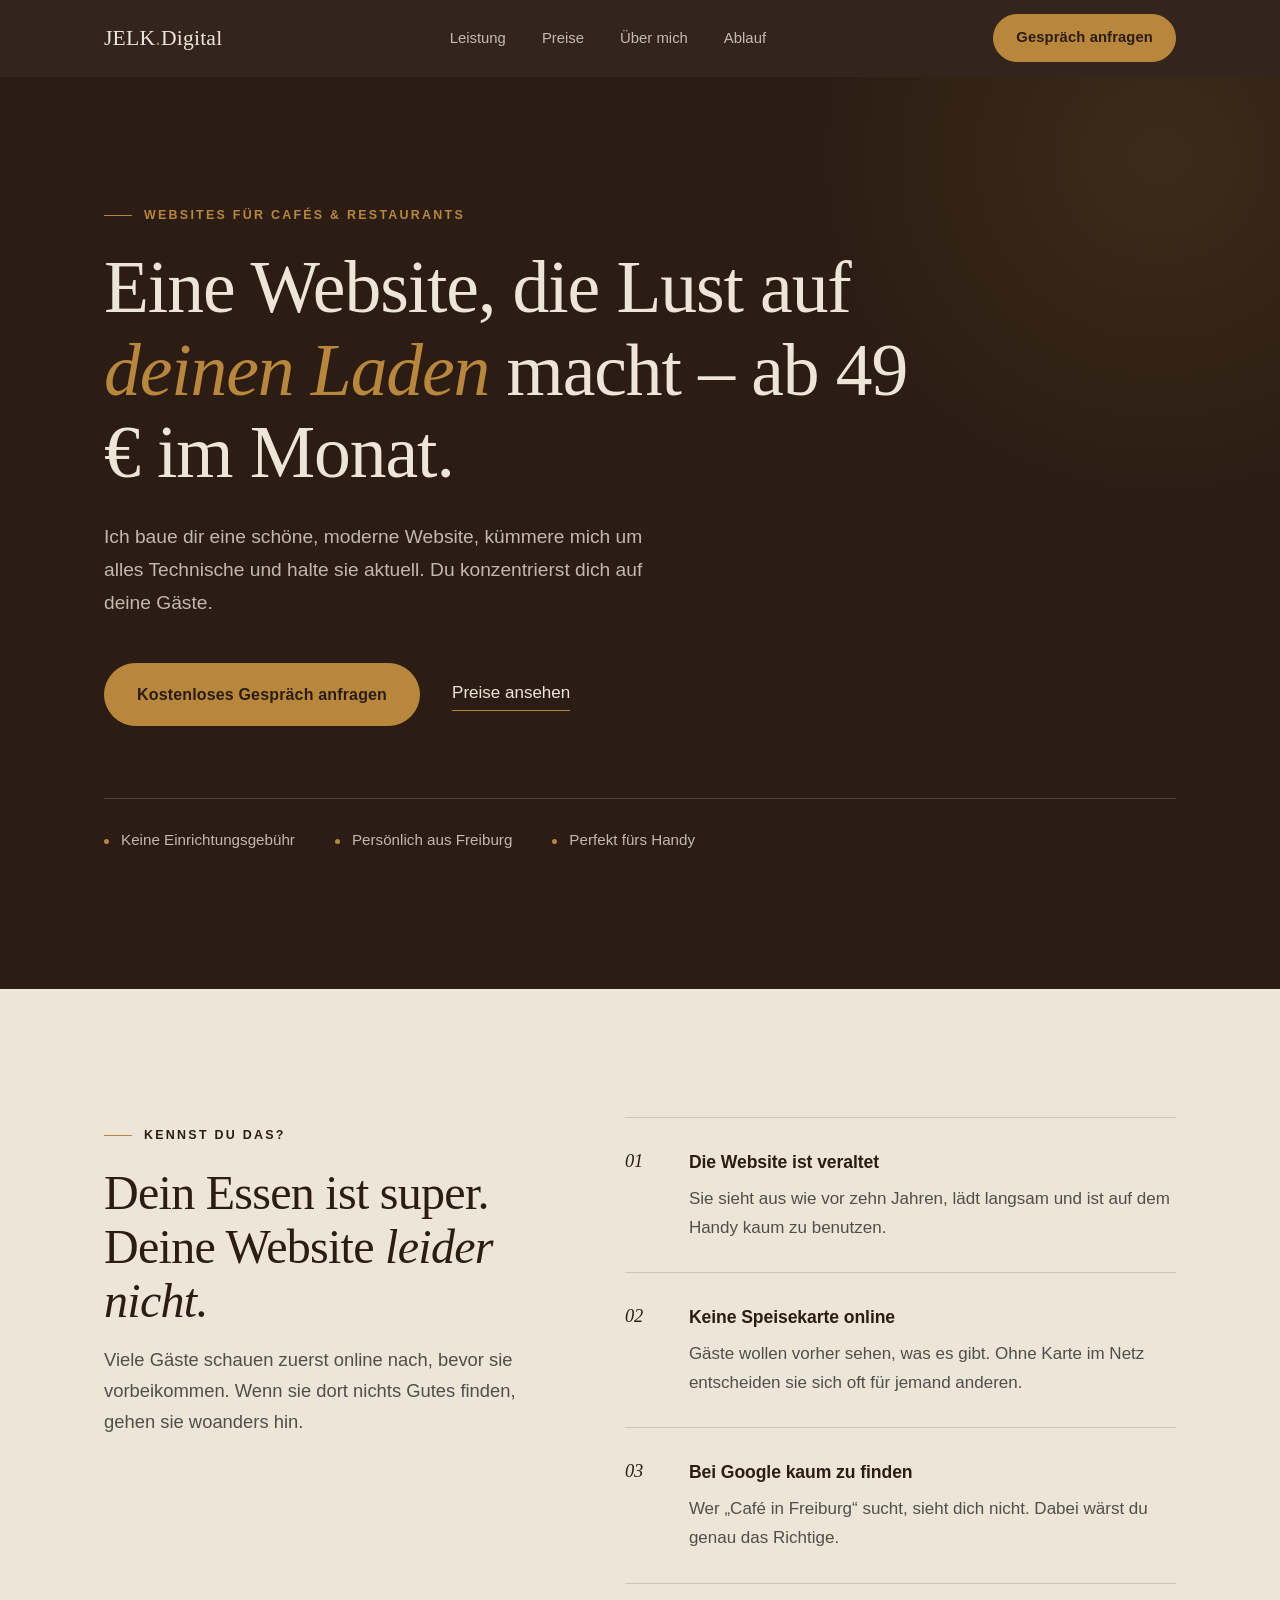
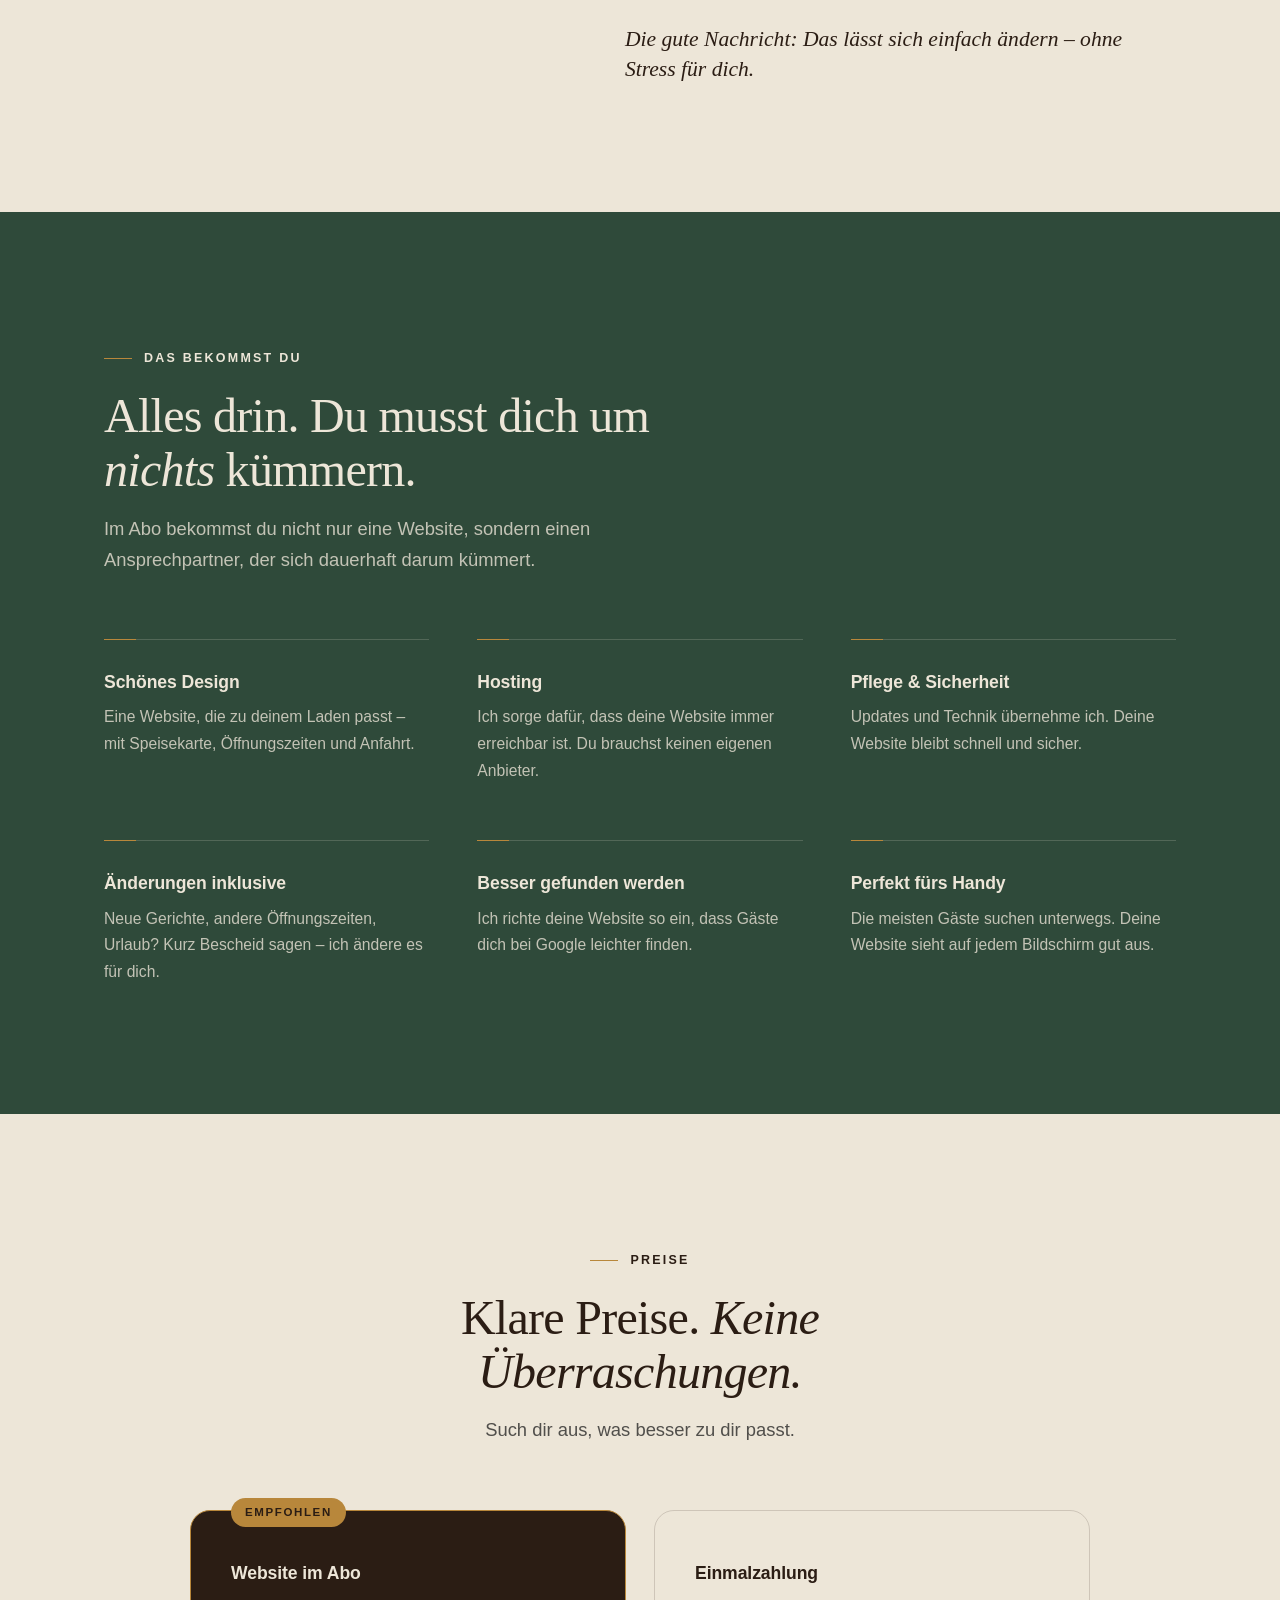
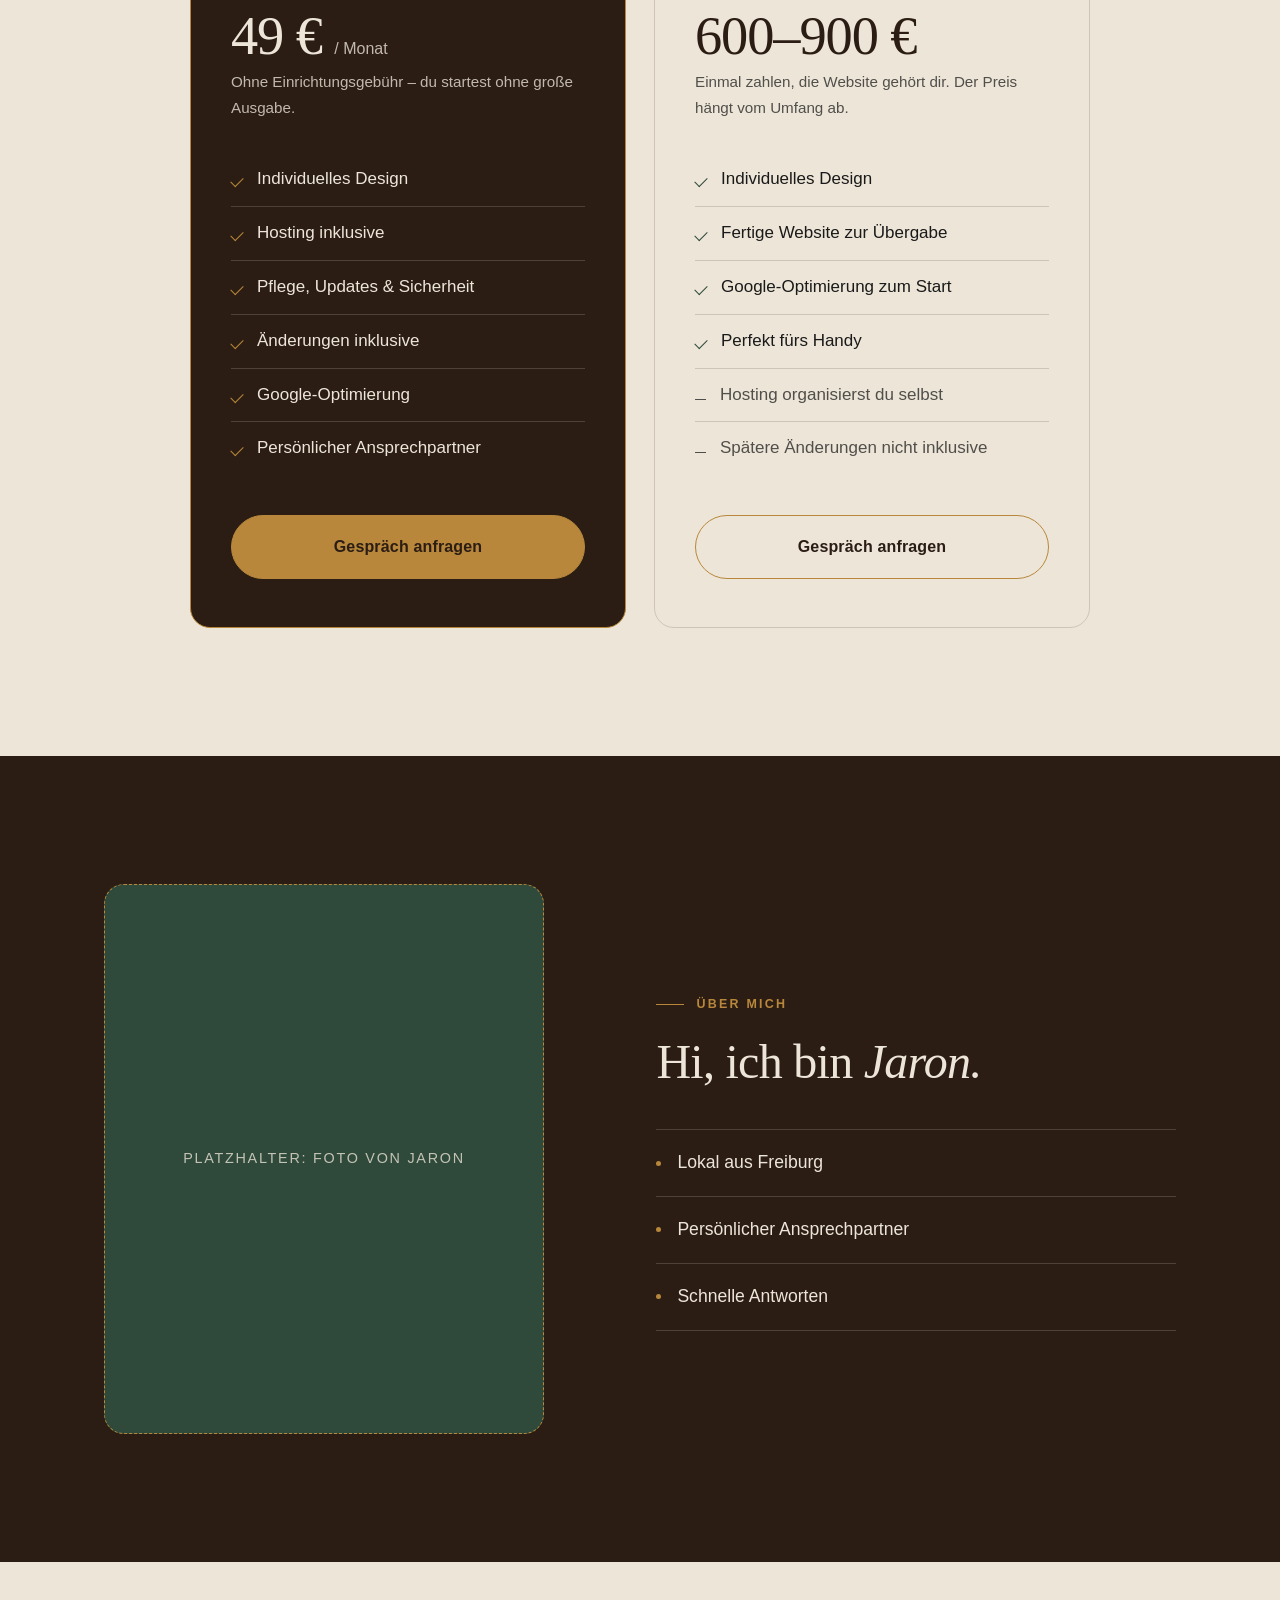
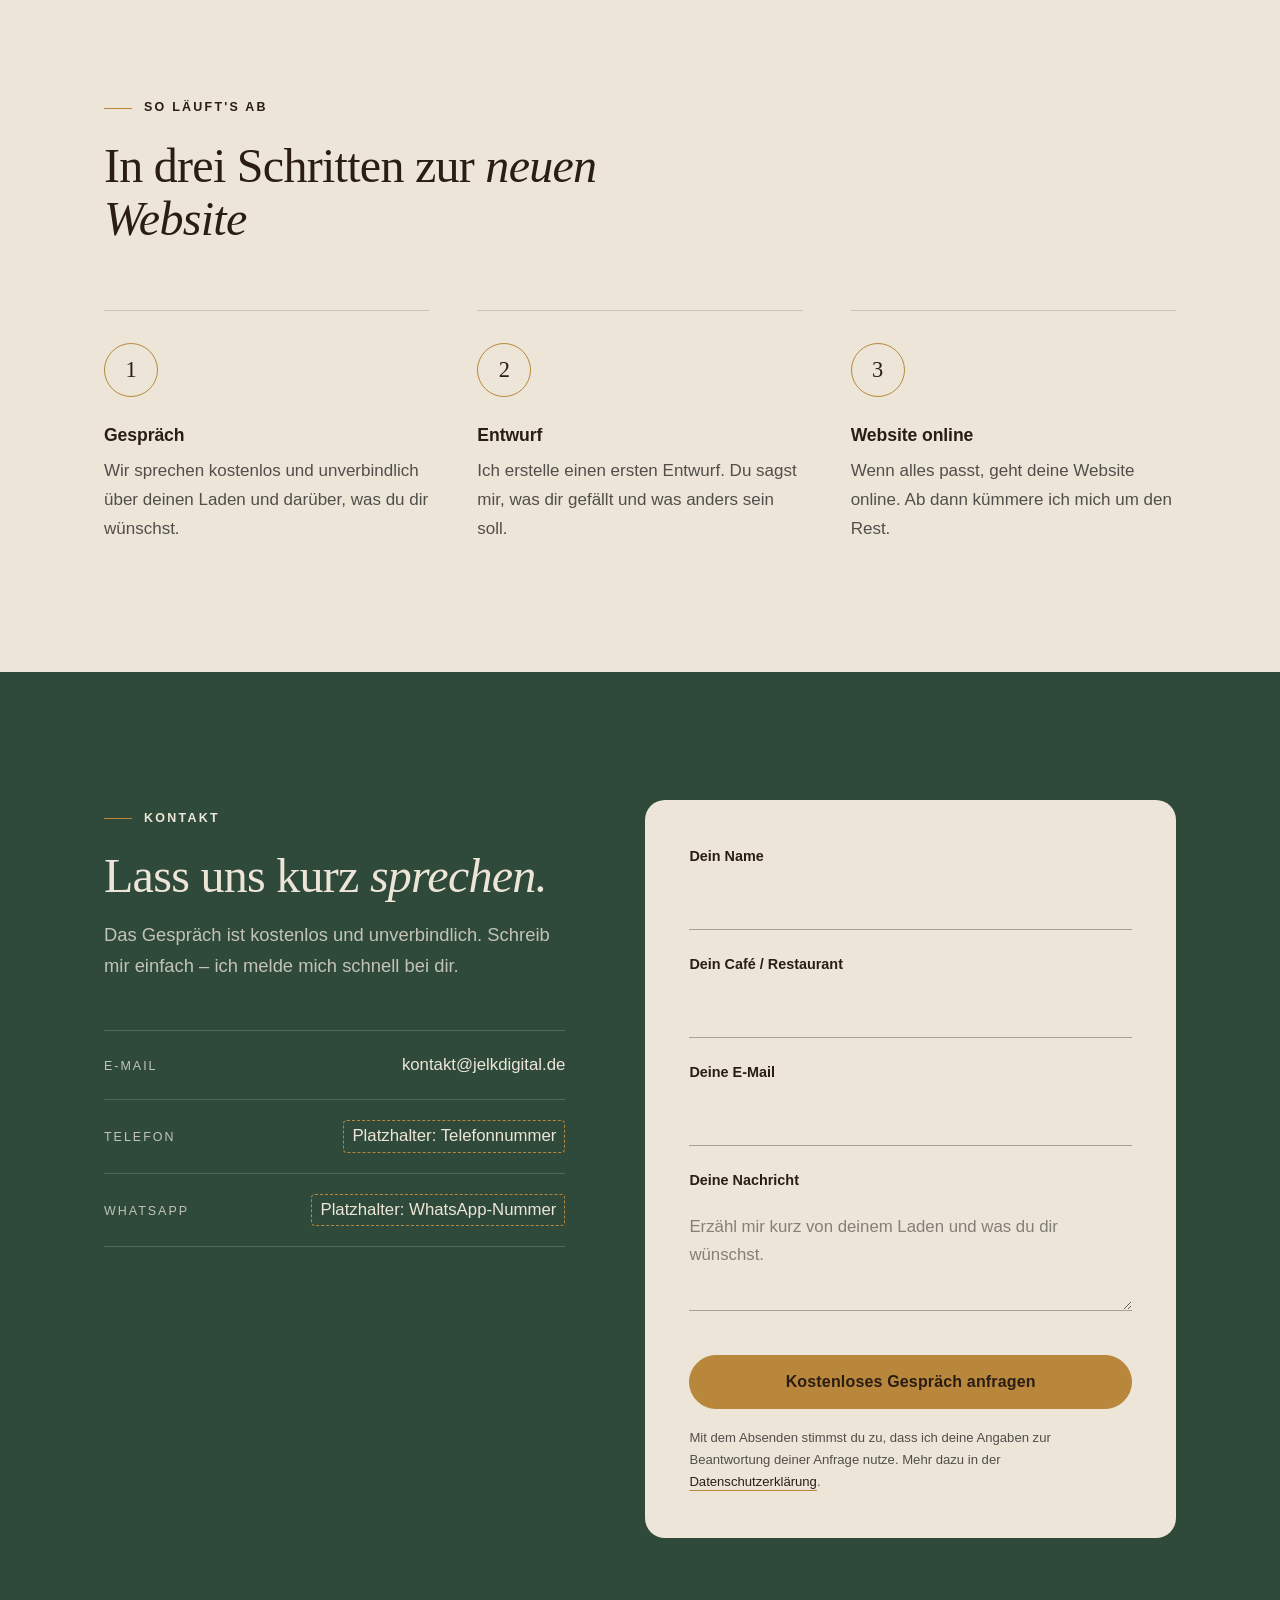
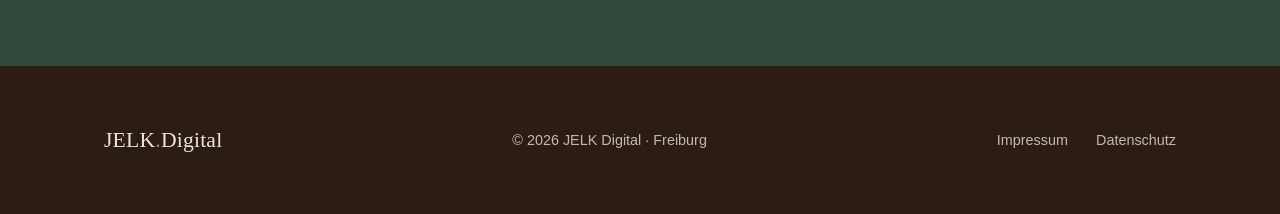
==== commit 9723c892: "E-Mail-Adresse zu kontakt@jelkdigital.de geändert Co-Authored-By: Claude Opus 5.5 <noreply@anthropic" ====
--- a/alt/index-espresso.html
+++ b/alt/index-espresso.html
@@ -477,8 +477,8 @@
         </div>
         <ul class="kontakt-wege">
           <li>
-            <a class="kontakt-weg" href="mailto:info@jelkdigital.de">
-              <span class="label">E-Mail</span><span class="wert">info@jelkdigital.de</span>
+            <a class="kontakt-weg" href="mailto:kontakt@jelkdigital.de">
+              <span class="label">E-Mail</span><span class="wert">kontakt@jelkdigital.de</span>
             </a>
           </li>
           <li>
@@ -545,7 +545,7 @@
     <h2>Angaben gemäß § 5 DDG</h2>
     <p><span class="platzhalter">Name / Firma</span><br><span class="platzhalter">Straße und Hausnummer</span><br><span class="platzhalter">PLZ</span> Freiburg im Breisgau</p>
     <h2>Kontakt</h2>
-    <p>E-Mail: info@jelkdigital.de<br>Telefon: <span class="platzhalter">PLATZHALTER</span></p>
+    <p>E-Mail: kontakt@jelkdigital.de<br>Telefon: <span class="platzhalter">PLATZHALTER</span></p>
     <h2>Verantwortlich für den Inhalt</h2>
     <p><span class="platzhalter">PLATZHALTER: Name und Anschrift</span></p>
   </div>
@@ -570,7 +570,7 @@
   // PLATZHALTER: Adresse deines Formular-Dienstes, z. B. "https://formspree.io/f/abcdefgh".
   // Leer lassen = Formular öffnet das E-Mail-Programm mit vorausgefüllter Nachricht.
   const FORM_ZIEL = "";
-  const EMPFAENGER = "info@jelkdigital.de";
+  const EMPFAENGER = "kontakt@jelkdigital.de";
 
   // Header-Linie beim Scrollen
   const kopf = document.getElementById("kopf");
